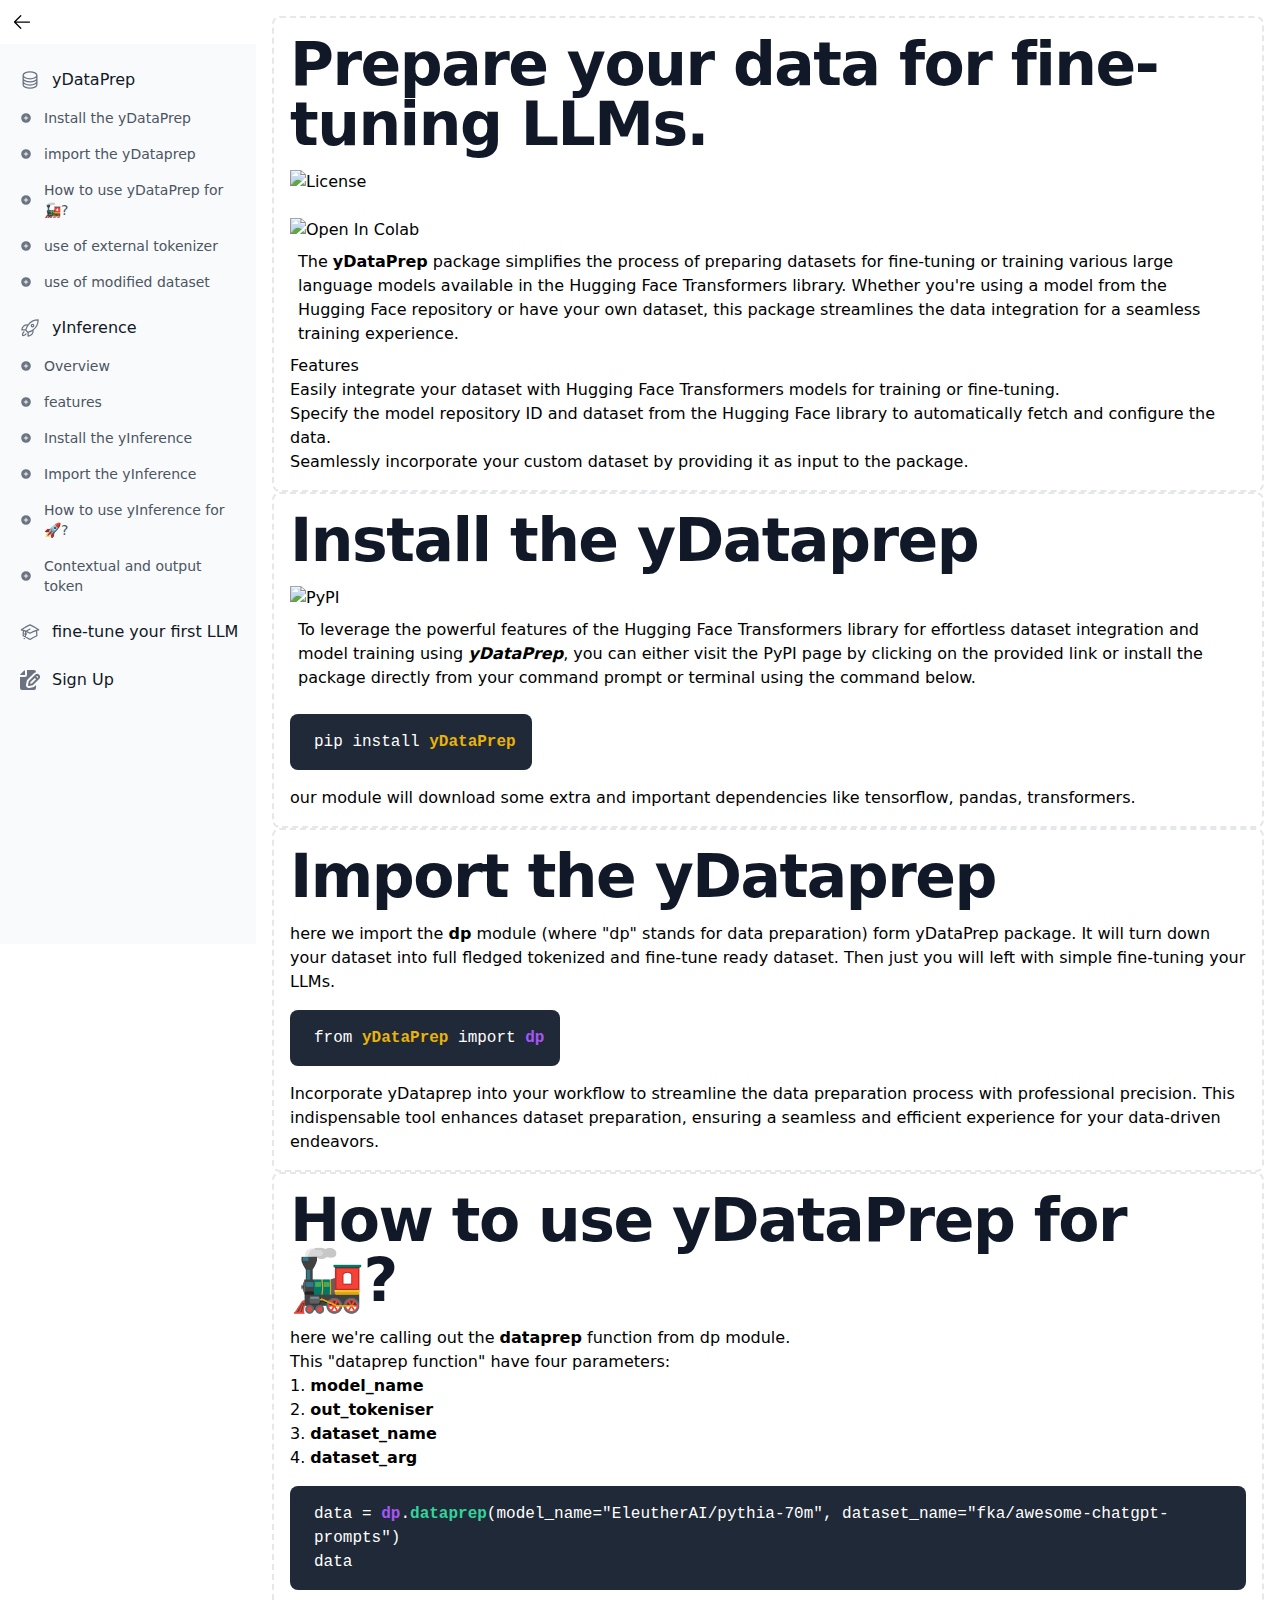
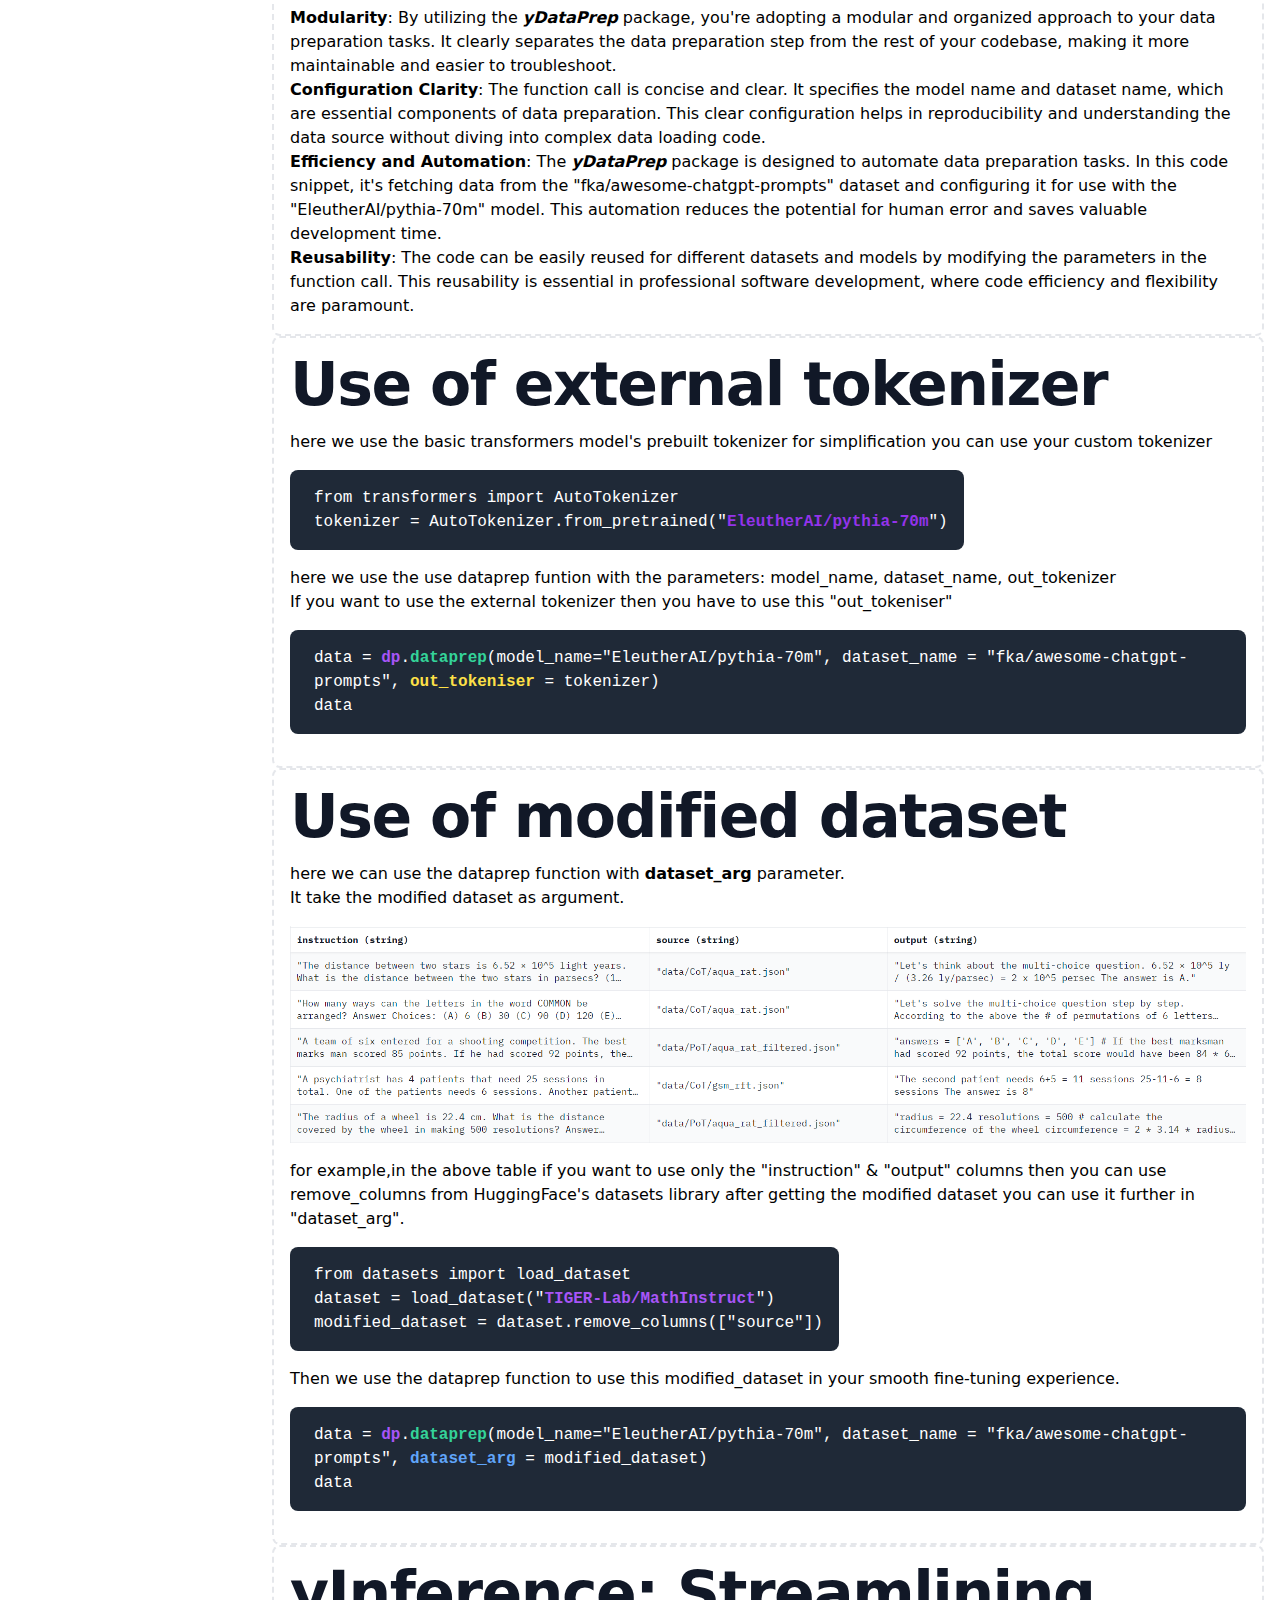
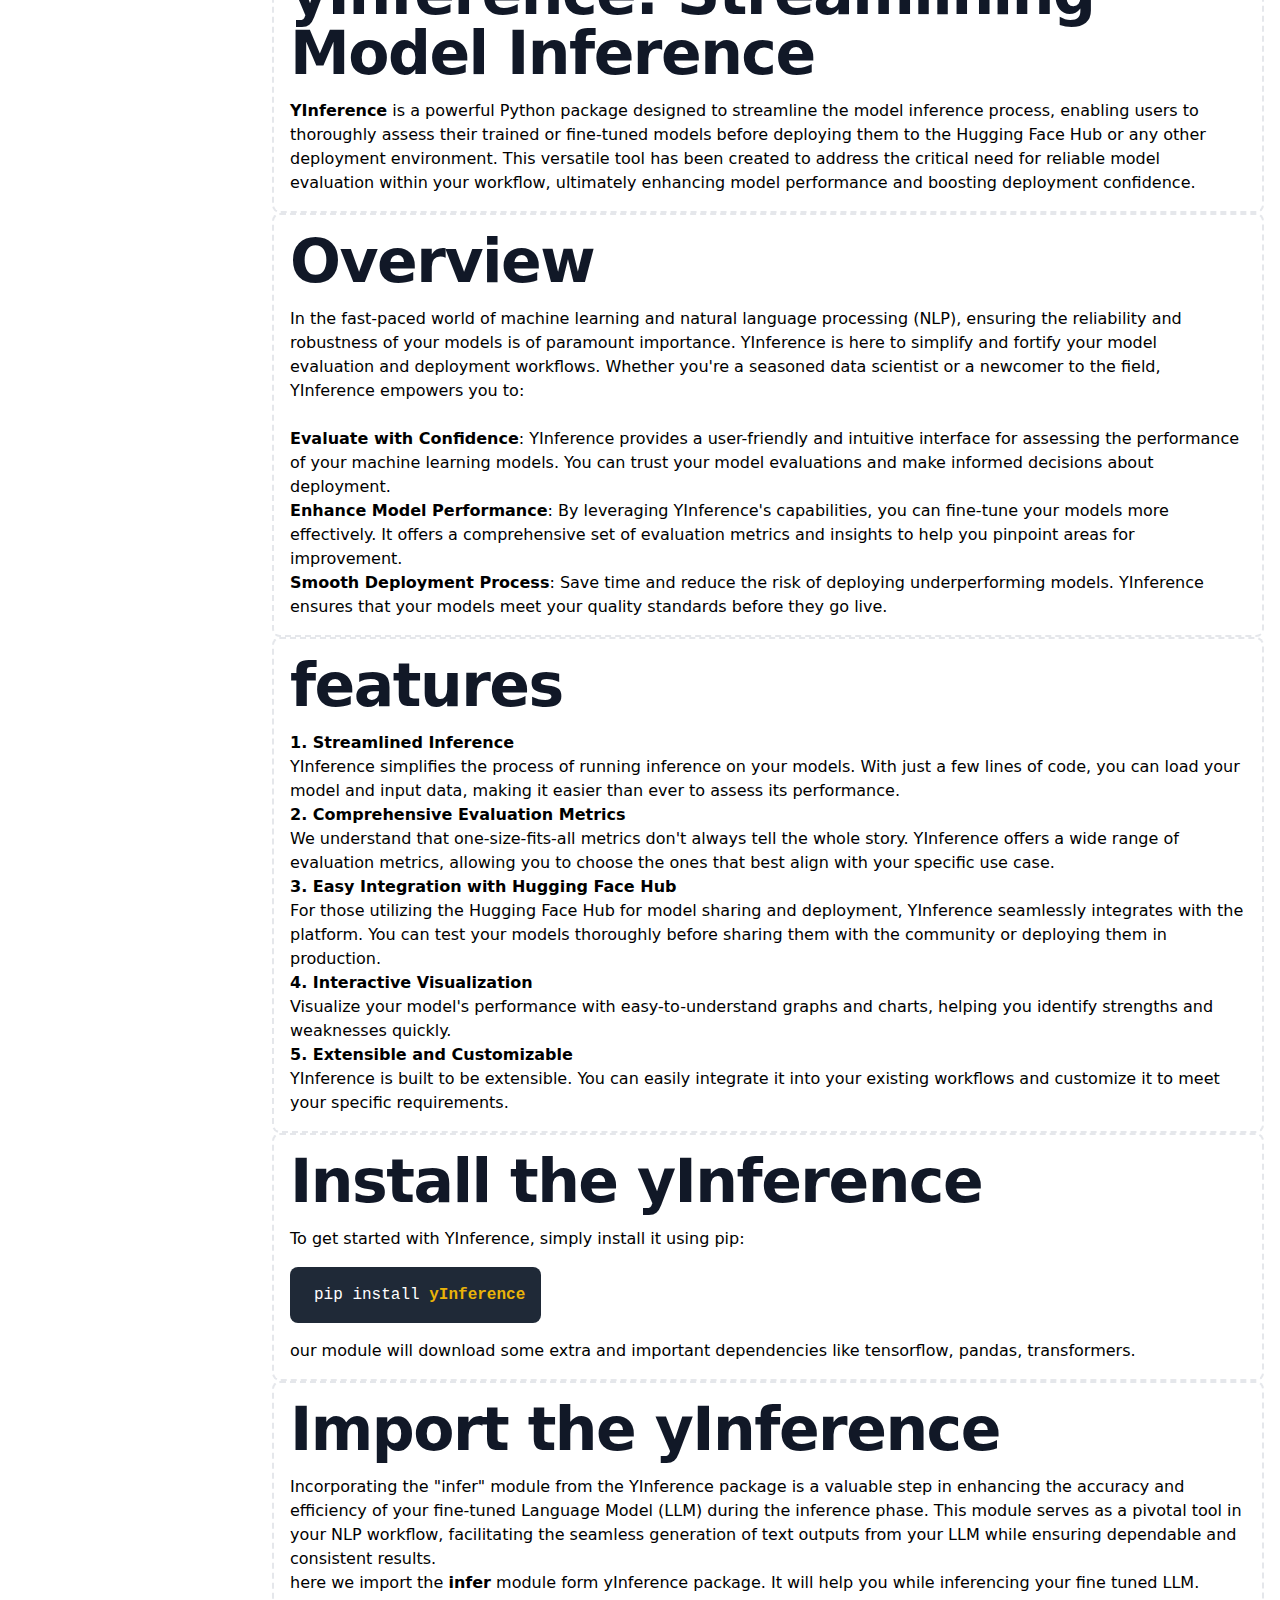
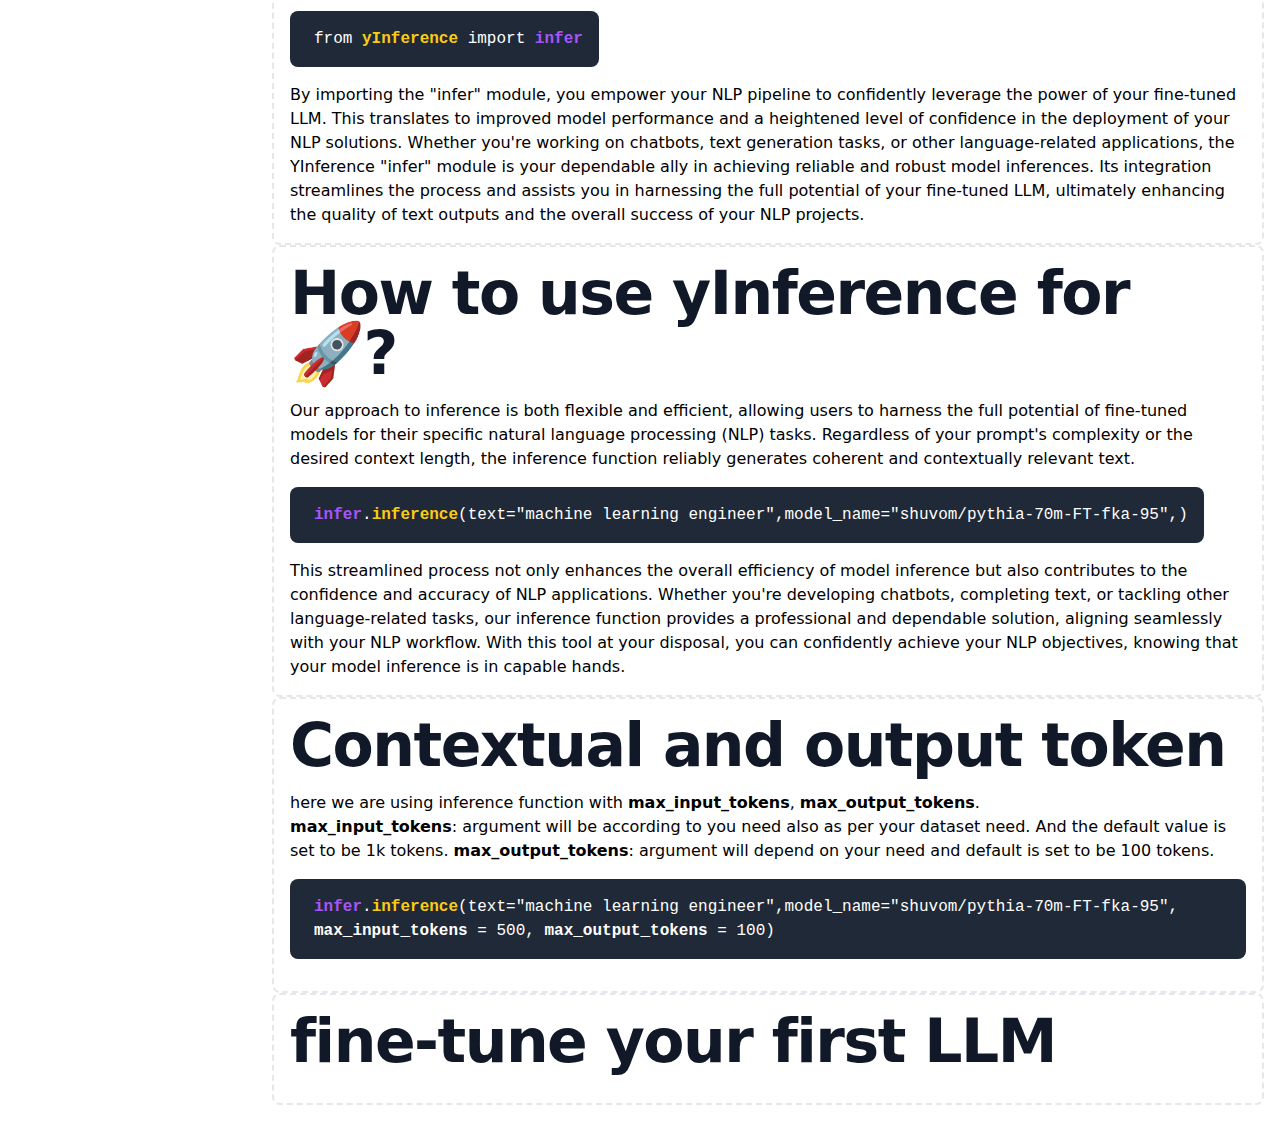
==== docs.html @ 2e7120e8 "deployment" ====
<!DOCTYPE html>
<html lang="en">
<head>
   <meta charset="UTF-8">
   <meta name="viewport" content="width=device-width, initial-scale=1.0">
   <link rel="stylesheet" href="/assets/css/output.css">
   <link rel="icon" type="image/x-icon" href="/assets/favicon.ico">
   
   <title>Document</title>
</head>
<body>

<aside id="default-sidebar" class="fixed top-0 left-0 z-40 w-64 h-screen transition-transform -translate-x-full sm:translate-x-0" aria-label="Sidebar">
   <nav>
      <ul>
         <li>
            <a href="index.html">
               <svg xmlns="http://www.w3.org/2000/svg" fill="none" viewBox="0 0 24 24" stroke-width="1.5" stroke="currentColor" class="w-5 h-5 m-3">
                  <path stroke-linecap="round" stroke-linejoin="round" d="M10.5 19.5L3 12m0 0l7.5-7.5M3 12h18" />
                </svg>                
            </a>            
         </li>
      </ul>
   </nav>
   <div class="h-full px-3 py-4 overflow-y-auto bg-gray-50 dark:bg-gray-800">
      <ul class="space-y-2 font-medium">
         <li>
            <a href="#yDataPrep" class="flex items-center p-2 text-gray-900 rounded-lg dark:text-white hover:bg-gray-100 dark:hover:bg-gray-700 group">
               <svg class="flex-shrink-0 w-5 h-5 text-gray-500 transition duration-75 dark:text-gray-400 group-hover:text-purple-600 dark:group-hover:text-white" xmlns="http://www.w3.org/2000/svg" fill="none" viewBox="0 0 24 24" stroke-width="1.5" stroke="currentColor" >
                  <path stroke-linecap="round" stroke-linejoin="round" d="M20.25 6.375c0 2.278-3.694 4.125-8.25 4.125S3.75 8.653 3.75 6.375m16.5 0c0-2.278-3.694-4.125-8.25-4.125S3.75 4.097 3.75 6.375m16.5 0v11.25c0 2.278-3.694 4.125-8.25 4.125s-8.25-1.847-8.25-4.125V6.375m16.5 0v3.75m-16.5-3.75v3.75m16.5 0v3.75C20.25 16.153 16.556 18 12 18s-8.25-1.847-8.25-4.125v-3.75m16.5 0c0 2.278-3.694 4.125-8.25 4.125s-8.25-1.847-8.25-4.125" />
               </svg>
               <span class="ml-3">yDataPrep</span>
            </a>
            <ul>
               <li>
                  <a href="#install-the-ydataprep" class="flex items-center p-2 text-gray-900 rounded-lg dark:text-white hover:bg-gray-100 dark:hover:bg-gray-700 group">
                     <svg class="flex-shrink-0 w-3 h-3 text-gray-500 transition duration-75 dark:text-gray-400 group-hover:text-purple-600 dark:group-hover:text-white" xmlns="http://www.w3.org/2000/svg" viewBox="0 0 20 20" fill="currentColor">
                        <path fill-rule="evenodd" d="M10 18a8 8 0 100-16 8 8 0 000 16zm.75-11.25a.75.75 0 00-1.5 0v2.5h-2.5a.75.75 0 000 1.5h2.5v2.5a.75.75 0 001.5 0v-2.5h2.5a.75.75 0 000-1.5h-2.5v-2.5z" clip-rule="evenodd" />
                      </svg>
                     <span class="ml-3 text-sm text-gray-600">Install the yDataPrep</span>
                  </a>
               </li>
               <li>
                  <a href="#import-the-yDataprep" class="flex items-center p-2 text-gray-900 rounded-lg dark:text-white hover:bg-gray-100 dark:hover:bg-gray-700 group">
                     <svg class="flex-shrink-0 w-3 h-3 text-gray-500 transition duration-75 dark:text-gray-400 group-hover:text-purple-600 dark:group-hover:text-white" xmlns="http://www.w3.org/2000/svg" viewBox="0 0 20 20" fill="currentColor" >
                        <path fill-rule="evenodd" d="M10 18a8 8 0 100-16 8 8 0 000 16zm.75-11.25a.75.75 0 00-1.5 0v2.5h-2.5a.75.75 0 000 1.5h2.5v2.5a.75.75 0 001.5 0v-2.5h2.5a.75.75 0 000-1.5h-2.5v-2.5z" clip-rule="evenodd" />
                      </svg>                      
                     <span class="ml-3 text-sm text-gray-600">import the yDataprep</span>
                  </a>
               </li>
               <li>
                  <a href="#How-to-yDataPrep" class="flex items-center p-2 text-gray-900 rounded-lg dark:text-white hover:bg-gray-100 dark:hover:bg-gray-700 group">
                     <svg class="flex-shrink-0 w-3 h-3 text-gray-500 transition duration-75 dark:text-gray-400 group-hover:text-purple-600 dark:group-hover:text-white" xmlns="http://www.w3.org/2000/svg" viewBox="0 0 20 20" fill="currentColor" >
                        <path fill-rule="evenodd" d="M10 18a8 8 0 100-16 8 8 0 000 16zm.75-11.25a.75.75 0 00-1.5 0v2.5h-2.5a.75.75 0 000 1.5h2.5v2.5a.75.75 0 001.5 0v-2.5h2.5a.75.75 0 000-1.5h-2.5v-2.5z" clip-rule="evenodd" />
                      </svg>                      
                     <span class="ml-3 text-sm text-gray-600">How to use yDataPrep for 🚂?</span>
                  </a>
               </li>
               <li>
                  <a href="#ext-tokenizer" class="flex items-center p-2 text-gray-900 rounded-lg dark:text-white hover:bg-gray-100 dark:hover:bg-gray-700 group">
                     <svg class="flex-shrink-0 w-3 h-3 text-gray-500 transition duration-75 dark:text-gray-400 group-hover:text-purple-600 dark:group-hover:text-white" xmlns="http://www.w3.org/2000/svg" viewBox="0 0 20 20" fill="currentColor" >
                        <path fill-rule="evenodd" d="M10 18a8 8 0 100-16 8 8 0 000 16zm.75-11.25a.75.75 0 00-1.5 0v2.5h-2.5a.75.75 0 000 1.5h2.5v2.5a.75.75 0 001.5 0v-2.5h2.5a.75.75 0 000-1.5h-2.5v-2.5z" clip-rule="evenodd" />
                      </svg>                      
                     <span class="ml-3 text-sm text-gray-600">use of external tokenizer</span>
                  </a>
               </li>
               <li>
                  <a href="#modified-dataset" class="flex items-center p-2 text-gray-900 rounded-lg dark:text-white hover:bg-gray-100 dark:hover:bg-gray-700 group">
                     <svg class="flex-shrink-0 w-3 h-3 text-gray-500 transition duration-75 dark:text-gray-400 group-hover:text-purple-600 dark:group-hover:text-white" xmlns="http://www.w3.org/2000/svg" viewBox="0 0 20 20" fill="currentColor" >
                        <path fill-rule="evenodd" d="M10 18a8 8 0 100-16 8 8 0 000 16zm.75-11.25a.75.75 0 00-1.5 0v2.5h-2.5a.75.75 0 000 1.5h2.5v2.5a.75.75 0 001.5 0v-2.5h2.5a.75.75 0 000-1.5h-2.5v-2.5z" clip-rule="evenodd" />
                      </svg>                      
                     <span class="ml-3 text-sm text-gray-600">use of modified dataset</span>
                  </a>
               </li>
             </ul>
         </li>

         <li>
            <a href="#yInference" class="flex items-center p-2 text-gray-900 rounded-lg dark:text-white hover:bg-gray-100 dark:hover:bg-gray-700 group">
               <svg class="flex-shrink-0 w-5 h-5 text-gray-500 transition duration-75 dark:text-gray-400 group-hover:text-purple-600 dark:group-hover:text-white" xmlns="http://www.w3.org/2000/svg" fill="none" viewBox="0 0 24 24" stroke-width="1.5" stroke="currentColor" >
                  <path stroke-linecap="round" stroke-linejoin="round" d="M15.59 14.37a6 6 0 01-5.84 7.38v-4.8m5.84-2.58a14.98 14.98 0 006.16-12.12A14.98 14.98 0 009.631 8.41m5.96 5.96a14.926 14.926 0 01-5.841 2.58m-.119-8.54a6 6 0 00-7.381 5.84h4.8m2.581-5.84a14.927 14.927 0 00-2.58 5.84m2.699 2.7c-.103.021-.207.041-.311.06a15.09 15.09 0 01-2.448-2.448 14.9 14.9 0 01.06-.312m-2.24 2.39a4.493 4.493 0 00-1.757 4.306 4.493 4.493 0 004.306-1.758M16.5 9a1.5 1.5 0 11-3 0 1.5 1.5 0 013 0z" />
                </svg>
               <span class="flex-1 ml-3 whitespace-nowrap">yInference</span>
            </a>
            <ul>
               <li>
                  <a href="#Overview" class="flex items-center p-2 text-gray-900 rounded-lg dark:text-white hover:bg-gray-100 dark:hover:bg-gray-700 group">
                     <svg class="flex-shrink-0 w-3 h-3 text-gray-500 transition duration-75 dark:text-gray-400 group-hover:text-purple-600 dark:group-hover:text-white" xmlns="http://www.w3.org/2000/svg" viewBox="0 0 20 20" fill="currentColor">
                        <path fill-rule="evenodd" d="M10 18a8 8 0 100-16 8 8 0 000 16zm.75-11.25a.75.75 0 00-1.5 0v2.5h-2.5a.75.75 0 000 1.5h2.5v2.5a.75.75 0 001.5 0v-2.5h2.5a.75.75 0 000-1.5h-2.5v-2.5z" clip-rule="evenodd" />
                      </svg>
                     <span class="ml-3 text-sm text-gray-600">Overview</span>
                  </a>
               </li>
               <li>
                  <a href="#features" class="flex items-center p-2 text-gray-900 rounded-lg dark:text-white hover:bg-gray-100 dark:hover:bg-gray-700 group">
                     <svg class="flex-shrink-0 w-3 h-3 text-gray-500 transition duration-75 dark:text-gray-400 group-hover:text-purple-600 dark:group-hover:text-white" xmlns="http://www.w3.org/2000/svg" viewBox="0 0 20 20" fill="currentColor" >
                        <path fill-rule="evenodd" d="M10 18a8 8 0 100-16 8 8 0 000 16zm.75-11.25a.75.75 0 00-1.5 0v2.5h-2.5a.75.75 0 000 1.5h2.5v2.5a.75.75 0 001.5 0v-2.5h2.5a.75.75 0 000-1.5h-2.5v-2.5z" clip-rule="evenodd" />
                      </svg>                      
                     <span class="ml-3 text-sm text-gray-600">features</span>
                  </a>
               </li>
               <li>
                  <a href="#Install-the-yInference" class="flex items-center p-2 text-gray-900 rounded-lg dark:text-white hover:bg-gray-100 dark:hover:bg-gray-700 group">
                     <svg class="flex-shrink-0 w-3 h-3 text-gray-500 transition duration-75 dark:text-gray-400 group-hover:text-purple-600 dark:group-hover:text-white" xmlns="http://www.w3.org/2000/svg" viewBox="0 0 20 20" fill="currentColor" >
                        <path fill-rule="evenodd" d="M10 18a8 8 0 100-16 8 8 0 000 16zm.75-11.25a.75.75 0 00-1.5 0v2.5h-2.5a.75.75 0 000 1.5h2.5v2.5a.75.75 0 001.5 0v-2.5h2.5a.75.75 0 000-1.5h-2.5v-2.5z" clip-rule="evenodd" />
                      </svg>                      
                     <span class="ml-3 text-sm text-gray-600">Install the yInference</span>
                  </a>
               </li>
               <li>
                  <a href="#Import-the-yInference" class="flex items-center p-2 text-gray-900 rounded-lg dark:text-white hover:bg-gray-100 dark:hover:bg-gray-700 group">
                     <svg class="flex-shrink-0 w-3 h-3 text-gray-500 transition duration-75 dark:text-gray-400 group-hover:text-purple-600 dark:group-hover:text-white" xmlns="http://www.w3.org/2000/svg" viewBox="0 0 20 20" fill="currentColor" >
                        <path fill-rule="evenodd" d="M10 18a8 8 0 100-16 8 8 0 000 16zm.75-11.25a.75.75 0 00-1.5 0v2.5h-2.5a.75.75 0 000 1.5h2.5v2.5a.75.75 0 001.5 0v-2.5h2.5a.75.75 0 000-1.5h-2.5v-2.5z" clip-rule="evenodd" />
                      </svg>                      
                     <span class="ml-3 text-sm text-gray-600">Import the yInference</span>
                  </a>
               </li>
               <li>
                  <a href="#How-to-yInference" class="flex items-center p-2 text-gray-900 rounded-lg dark:text-white hover:bg-gray-100 dark:hover:bg-gray-700 group">
                     <svg class="flex-shrink-0 w-3 h-3 text-gray-500 transition duration-75 dark:text-gray-400 group-hover:text-purple-600 dark:group-hover:text-white" xmlns="http://www.w3.org/2000/svg" viewBox="0 0 20 20" fill="currentColor" >
                        <path fill-rule="evenodd" d="M10 18a8 8 0 100-16 8 8 0 000 16zm.75-11.25a.75.75 0 00-1.5 0v2.5h-2.5a.75.75 0 000 1.5h2.5v2.5a.75.75 0 001.5 0v-2.5h2.5a.75.75 0 000-1.5h-2.5v-2.5z" clip-rule="evenodd" />
                      </svg>                      
                     <span class="ml-3 text-sm text-gray-600">How to use yInference for 🚀?</span>
                  </a>
               </li>
               <li>
                  <a href="#Contextual-and-output " class="flex items-center p-2 text-gray-900 rounded-lg dark:text-white hover:bg-gray-100 dark:hover:bg-gray-700 group">
                     <svg class="flex-shrink-0 w-3 h-3 text-gray-500 transition duration-75 dark:text-gray-400 group-hover:text-purple-600 dark:group-hover:text-white" xmlns="http://www.w3.org/2000/svg" viewBox="0 0 20 20" fill="currentColor" >
                        <path fill-rule="evenodd" d="M10 18a8 8 0 100-16 8 8 0 000 16zm.75-11.25a.75.75 0 00-1.5 0v2.5h-2.5a.75.75 0 000 1.5h2.5v2.5a.75.75 0 001.5 0v-2.5h2.5a.75.75 0 000-1.5h-2.5v-2.5z" clip-rule="evenodd" />
                      </svg>                      
                     <span class="ml-3 text-sm text-gray-600">Contextual and output token</span>
                  </a>
               </li>
             </ul>
         </li>
         
         <li>
            <a href="#ft-first" class="flex items-center p-2 text-gray-900 rounded-lg dark:text-white hover:bg-gray-100 dark:hover:bg-gray-700 group">
               <svg class="flex-shrink-0 w-5 h-5 text-gray-500 transition duration-75 dark:text-gray-400 group-hover:text-purple-600 dark:group-hover:text-white" xmlns="http://www.w3.org/2000/svg" fill="none" viewBox="0 0 24 24" stroke-width="1.5" stroke="currentColor" >
                  <path stroke-linecap="round" stroke-linejoin="round" d="M4.26 10.147a60.436 60.436 0 00-.491 6.347A48.627 48.627 0 0112 20.904a48.627 48.627 0 018.232-4.41 60.46 60.46 0 00-.491-6.347m-15.482 0a50.57 50.57 0 00-2.658-.813A59.905 59.905 0 0112 3.493a59.902 59.902 0 0110.399 5.84c-.896.248-1.783.52-2.658.814m-15.482 0A50.697 50.697 0 0112 13.489a50.702 50.702 0 017.74-3.342M6.75 15a.75.75 0 100-1.5.75.75 0 000 1.5zm0 0v-3.675A55.378 55.378 0 0112 8.443m-7.007 11.55A5.981 5.981 0 006.75 15.75v-1.5" />
                </svg>
                
               <span class="flex-1 ml-3 whitespace-nowrap">fine-tune your first LLM</span>
            </a>
         </li>
         <li>
            <a href="#" class="flex items-center p-2 text-gray-900 rounded-lg dark:text-white hover:bg-gray-100 dark:hover:bg-gray-700 group">
               <svg class="flex-shrink-0 w-5 h-5 text-gray-500 transition duration-75 dark:text-gray-400 group-hover:text-purple-600 dark:group-hover:text-white" aria-hidden="true" xmlns="http://www.w3.org/2000/svg" fill="currentColor" viewBox="0 0 20 20">
                  <path d="M5 5V.13a2.96 2.96 0 0 0-1.293.749L.879 3.707A2.96 2.96 0 0 0 .13 5H5Z"/>
                  <path d="M6.737 11.061a2.961 2.961 0 0 1 .81-1.515l6.117-6.116A4.839 4.839 0 0 1 16 2.141V2a1.97 1.97 0 0 0-1.933-2H7v5a2 2 0 0 1-2 2H0v11a1.969 1.969 0 0 0 1.933 2h12.134A1.97 1.97 0 0 0 16 18v-3.093l-1.546 1.546c-.413.413-.94.695-1.513.81l-3.4.679a2.947 2.947 0 0 1-1.85-.227 2.96 2.96 0 0 1-1.635-3.257l.681-3.397Z"/>
                  <path d="M8.961 16a.93.93 0 0 0 .189-.019l3.4-.679a.961.961 0 0 0 .49-.263l6.118-6.117a2.884 2.884 0 0 0-4.079-4.078l-6.117 6.117a.96.96 0 0 0-.263.491l-.679 3.4A.961.961 0 0 0 8.961 16Zm7.477-9.8a.958.958 0 0 1 .68-.281.961.961 0 0 1 .682 1.644l-.315.315-1.36-1.36.313-.318Zm-5.911 5.911 4.236-4.236 1.359 1.359-4.236 4.237-1.7.339.341-1.699Z"/>
               </svg>
               <span class="flex-1 ml-3 whitespace-nowrap">Sign Up</span>
            </a>
         </li>

      </ul>
   </div>
</aside>

<div class="p-4 sm:ml-64">
   <div id="yDataPrep" class="p-4 border-2 border-gray-200 border-dashed rounded-lg dark:border-gray-700">
      <h1 class="mb-4 text-4xl font-extrabold leading-none tracking-tight text-gray-900 md:text-5xl lg:text-6xl dark:text-white">Prepare your data for fine-tuning LLMs.</h1>
      <p>
         <a href="https://opensource.org/licenses/MIT"><img src="https://img.shields.io/badge/license-MIT-blue.svg" alt="License"></a>

         <br><a href="https://colab.research.google.com/drive/1oS9G_X3-vfVvvZoieBXmuygAAl7dyAjY?usp=sharing"><img src="https://colab.research.google.com/assets/colab-badge.svg" alt="Open In Colab"></a>
      </p>
      <p class="p-2">The <strong>yDataPrep</strong> package simplifies the process of preparing datasets for fine-tuning or training various large language models available in the Hugging Face Transformers library. Whether you&#39;re using a model from the Hugging Face repository or have your own dataset, this package streamlines the data integration for a seamless training experience.
      </p>
      <h2 >Features</h2>
      <ul>
         <li>Easily integrate your dataset with Hugging Face Transformers models for training or fine-tuning.</li>
         <li>Specify the model repository ID and dataset from the Hugging Face library to automatically fetch and configure the data.</li>
         <li>Seamlessly incorporate your custom dataset by providing it as input to the package.</li>
      </ul>   
   </div>

   

   <div id="install-the-ydataprep" class="p-4 border-2 border-gray-200 border-dashed rounded-lg dark:border-gray-700">

      <h1 class="mb-4 text-4xl font-extrabold leading-none tracking-tight text-gray-900 md:text-5xl lg:text-6xl dark:text-white" ><strong>Install the yDataprep</strong></h1>
      <p><a href="https://pypi.org/project/yDataPrep/"><img src="https://img.shields.io/pypi/v/package-name.svg"
               alt="PyPI"></a></p>

      <p class="p-2">To leverage the powerful features of the Hugging Face Transformers library for effortless dataset integration and
         model training using <em><strong>yDataPrep</strong></em>, you can either visit the PyPI page by clicking on the
         provided link or install the package directly from your command prompt or terminal using the command below.</p>
         <code
         class="text-sm mt-4 mb-4 sm:text-base inline-flex text-left items-center space-x-4 bg-gray-800 text-white rounded-lg p-4 pl-6">
         <span class="flex gap-4">
             <span class="flex-1">
                 <span>
                     pip install
                 </span>
     
                 <span class="text-yellow-500">
                     <strong>yDataPrep</strong>
                 </span>
             </span>
         </span>
     
         
     </code>
      <p>our module will download some extra and important dependencies like tensorflow, pandas, transformers.</p>
   </div>

   <div id="import-the-yDataprep" class="p-4 border-2 border-gray-200 border-dashed rounded-lg dark:border-gray-700">
      <h1 class="mb-4 text-4xl font-extrabold leading-none tracking-tight text-gray-900 md:text-5xl lg:text-6xl dark:text-white" ><strong>Import the yDataprep</strong></h1>
      <p>here we import the <strong>dp</strong> module (where "dp" stands for data preparation) form yDataPrep package. It will turn down your dataset into full fledged tokenized and fine-tune ready dataset. Then just you will left with simple fine-tuning your LLMs.</p>
      <code
    class="text-sm mt-4 mb-4 sm:text-base inline-flex text-left items-center space-x-4 bg-gray-800 text-white rounded-lg p-4 pl-6">
    <span class="flex gap-4">
        <span class="flex-1">
            <span>
                from <strong class="text-yellow-500">yDataPrep</strong> import
            </span>

            <span class="text-purple-500">
                <strong>dp</strong>
            </span>
        </span>
    </span>

    
</code>
         <p>Incorporate yDataprep into your workflow to streamline the data preparation process with professional precision. This indispensable tool enhances dataset preparation, ensuring a seamless and efficient experience for your data-driven endeavors.</p>
   </div>

   <div id="How-to-yDataPrep" class="p-4 border-2 border-gray-200 border-dashed rounded-lg dark:border-gray-700">
      <h1 class="mb-4 text-4xl font-extrabold leading-none tracking-tight text-gray-900 md:text-5xl lg:text-6xl dark:text-white" id="how-to-use-ydataprep-for-🚂"><strong>How to use yDataPrep for 🚂?</strong></h1>
      <p>here we're calling out the <strong>dataprep</strong> function from dp module.</p>
      <p>This "dataprep function" have four parameters:</p>
      <ul >
         <li>1. <strong>model_name</strong></li>
         <li>2. <strong>out_tokeniser</strong></li>
         <li>3. <strong>dataset_name</strong></li>
         <li>4. <strong>dataset_arg</strong></li>
      </ul>
<code
    class="text-sm mt-4 mb-4 sm:text-base inline-flex text-left items-center space-x-4 bg-gray-800 text-white rounded-lg p-4 pl-6">
    <span class="flex gap-4">
        <span class="flex-1">
            <span>

               data = <strong class="text-purple-500" >dp</strong>.<strong class="text-emerald-400">dataprep</strong>(model_name="EleutherAI/pythia-70m",
               <span class="pl-20 sm:pl-0">
                  dataset_name="fka/awesome-chatgpt-prompts")
               </span>
               <br>data

            </span>
        </span>
    </span>
</code>
      <ol>
      <li><p><strong>Modularity</strong>: By utilizing the <em><strong>yDataPrep</strong></em> package, you&#39;re adopting a modular and organized approach to your data preparation tasks. It clearly separates the data preparation step from the rest of your codebase, making it more maintainable and easier to troubleshoot.</p>
      </li>
      <li><p><strong>Configuration Clarity</strong>: The function call is concise and clear. It specifies the model name and dataset name, which are essential components of data preparation. This clear configuration helps in reproducibility and understanding the data source without diving into complex data loading code.</p>
      </li>
      <li><p><strong>Efficiency and Automation</strong>: The <em><strong>yDataPrep</strong></em> package is designed to automate data preparation tasks. In this code snippet, it&#39;s fetching data from the &quot;fka/awesome-chatgpt-prompts&quot; dataset and configuring it for use with the &quot;EleutherAI/pythia-70m&quot; model. This automation reduces the potential for human error and saves valuable development time.</p>
      </li>
      <li><p><strong>Reusability</strong>: The code can be easily reused for different datasets and models by modifying the parameters in the function call. This reusability is essential in professional software development, where code efficiency and flexibility are paramount.</p>
      </li>
      </ol>

   </div>
   <div id="ext-tokenizer" class="p-4 border-2 border-gray-200 border-dashed rounded-lg dark:border-gray-700">
      <h1 class="mb-4 text-4xl font-extrabold leading-none tracking-tight text-gray-900 md:text-5xl lg:text-6xl dark:text-white" ><strong>Use of external tokenizer</strong></h1>
      <p>here we use the basic transformers model's prebuilt tokenizer for simplification you can use your custom tokenizer</p>
      <code
    class="text-sm mt-4 mb-4 sm:text-base inline-flex text-left items-center space-x-4 bg-gray-800 text-white rounded-lg p-4 pl-6">
    <span class="flex gap-4">
        <span class="flex-1">
            <span>
               from transformers import AutoTokenizer
               <br>tokenizer = AutoTokenizer.from_pretrained(&quot;<strong class="text-purple-600">EleutherAI/pythia-70m</strong>&quot;)
            </span>
        </span>
    </span>
</code>
      <p>here we use the use dataprep funtion with the parameters: model_name, dataset_name, out_tokenizer</p>
      <p>If you want to use the external tokenizer then you have to use this "out_tokeniser"</p>
      <code
    class="text-sm mt-4 mb-4 sm:text-base inline-flex text-left items-center space-x-4 bg-gray-800 text-white rounded-lg p-4 pl-6">
    <span class="flex gap-4">
        <span class="flex-1">
            <span>
                data = <strong class="text-purple-500" >dp</strong>.<strong class="text-emerald-400">dataprep</strong>(model_name="EleutherAI/pythia-70m",
               <span class="pl-20 sm:pl-0">
                  dataset_name = "fka/awesome-chatgpt-prompts",
               </span>
               <span class="pl-20 sm:pl-0">
                  <strong class="text-yellow-300">out_tokeniser</strong> = tokenizer)
               </span>
               <br>data
            </span>
        </span>
    </span>
</code>
   </div>
   <div id="modified-dataset" class="p-4 border-2 border-gray-200 border-dashed rounded-lg dark:border-gray-700">
      <h1 class="mb-4 text-4xl font-extrabold leading-none tracking-tight text-gray-900 md:text-5xl lg:text-6xl dark:text-white" ><strong>Use of modified dataset </strong></h1>
      <p>here we can use the dataprep function with <strong>dataset_arg</strong> parameter.</p>
      <p>It take the modified dataset as argument.</p>
      <img class="mt-4 mb-4" src="/assets/Screenshot 2023-09-19 091521.png" alt="">
      <p>for example,in the above table if you want to use only the "instruction" & "output" columns then you can use remove_columns from HuggingFace's datasets library after getting the modified dataset you can use it further in "dataset_arg".  </p>
      <code
    class="text-sm mt-4 mb-4 sm:text-base inline-flex text-left items-center space-x-4 bg-gray-800 text-white rounded-lg p-4 pl-6">
    <span class="flex gap-4">
        <span class="flex-1">
            <span>
                from datasets import load_dataset
                <br>dataset = load_dataset("<strong class="text-purple-500">TIGER-Lab/MathInstruct</strong>")
                <br>modified_dataset = dataset.remove_columns(["source"])
            </span>
        </span>
    </span>
</code>
      <p>Then we use the dataprep function to use this modified_dataset in your smooth fine-tuning experience.</p>
      
      <code
    class="text-sm mt-4 mb-4 sm:text-base inline-flex text-left items-center space-x-4 bg-gray-800 text-white rounded-lg p-4 pl-6">
    <span class="flex gap-4">
        <span class="flex-1">
            <span>
                data = <strong class="text-purple-500" >dp</strong>.<strong class="text-emerald-400">dataprep</strong>(model_name="EleutherAI/pythia-70m",
               <span class="pl-20 sm:pl-0">
                  dataset_name = "fka/awesome-chatgpt-prompts",
               </span>
               <span class="pl-20 sm:pl-0">
                  <strong class="text-blue-400">dataset_arg</strong> = modified_dataset)
               </span>
               <br>data
            </span>
        </span>
    </span>
</code>
   </div>

   <div id="yInference" class="p-4 border-2 border-gray-200 border-dashed rounded-lg dark:border-gray-700">
      <h1 class="mb-4 text-4xl font-extrabold leading-none tracking-tight text-gray-900 md:text-5xl lg:text-6xl dark:text-white" ><strong>yInference: Streamlining Model Inference </strong></h1>
      <p><strong>YInference</strong> is a powerful Python package designed to streamline the model inference process, enabling users to thoroughly assess their trained or fine-tuned models before deploying them to the Hugging Face Hub or any other deployment environment. This versatile tool has been created to address the critical need for reliable model evaluation within your workflow, ultimately enhancing model performance and boosting deployment confidence.</p>
   </div>

   <div id="Overview" class="p-4 border-2 border-gray-200 border-dashed rounded-lg dark:border-gray-700">
      <h2 class="mb-4 text-4xl font-extrabold leading-none tracking-tight text-gray-900 md:text-5xl lg:text-6xl dark:text-white" ><strong>Overview</strong></h2>
      <p>In the fast-paced world of machine learning and natural language processing (NLP), ensuring the reliability and robustness of your models is of paramount importance. YInference is here to simplify and fortify your model evaluation and deployment workflows. Whether you&#39;re a seasoned data scientist or a newcomer to the field, YInference empowers you to:</p>
      <br><ul>
      <li><p><strong>Evaluate with Confidence</strong>: YInference provides a user-friendly and intuitive interface for assessing the performance of your machine learning models. You can trust your model evaluations and make informed decisions about deployment.</p>
      </li>
      <li><p><strong>Enhance Model Performance</strong>: By leveraging YInference&#39;s capabilities, you can fine-tune your models more effectively. It offers a comprehensive set of evaluation metrics and insights to help you pinpoint areas for improvement.</p>
      </li>
      <li><p><strong>Smooth Deployment Process</strong>: Save time and reduce the risk of deploying underperforming models. YInference ensures that your models meet your quality standards before they go live.</p>
      </li>
      </ul>
   </div>

   <div id="features" class="p-4 border-2 border-gray-200 border-dashed rounded-lg dark:border-gray-700">
      <h1 class="mb-4 text-4xl font-extrabold leading-none tracking-tight text-gray-900 md:text-5xl lg:text-6xl dark:text-white" ><strong>features</strong></h1>
      
      <h3><strong>1. Streamlined Inference</strong></h3>
      <p>YInference simplifies the process of running inference on your models. With just a few lines of code, you can load your model and input data, making it easier than ever to assess its performance.</p>
      <h3><strong>2. Comprehensive Evaluation Metrics</strong></h3>
      <p>We understand that one-size-fits-all metrics don&#39;t always tell the whole story. YInference offers a wide range of evaluation metrics, allowing you to choose the ones that best align with your specific use case.</p>
      <h3><strong>3. Easy Integration with Hugging Face Hub</strong></h3>
      <p>For those utilizing the Hugging Face Hub for model sharing and deployment, YInference seamlessly integrates with the platform. You can test your models thoroughly before sharing them with the community or deploying them in production.</p>
      <h3><strong>4. Interactive Visualization</strong></h3>
      <p>Visualize your model&#39;s performance with easy-to-understand graphs and charts, helping you identify strengths and weaknesses quickly.</p>
      <h3><strong>5. Extensible and Customizable</strong></h3>
      <p>YInference is built to be extensible. You can easily integrate it into your existing workflows and customize it to meet your specific requirements.</p>
      
      
      
   </div>
   <div id="Install-the-yInference" class="p-4 border-2 border-gray-200 border-dashed rounded-lg dark:border-gray-700">
      <h1 class="mb-4 text-4xl font-extrabold leading-none tracking-tight text-gray-900 md:text-5xl lg:text-6xl dark:text-white" ><strong>Install the yInference </strong></h1>
      <p>To get started with YInference, simply install it using pip:</p>
      <code
         class="text-sm mt-4 mb-4 sm:text-base inline-flex text-left items-center space-x-4 bg-gray-800 text-white rounded-lg p-4 pl-6">
         <span class="flex gap-4">
             <span class="flex-1">
                 <span>
                     pip install
                 </span>
     
                 <span class="text-yellow-500">
                     <strong>yInference</strong>
                 </span>
             </span>
         </span>
     
         
     </code>
     <p>our module will download some extra and important dependencies like tensorflow, pandas, transformers.</p>
   </div>

   <div id="Import-the-yInference" class="p-4 border-2 border-gray-200 border-dashed rounded-lg dark:border-gray-700">
      <h1 class="mb-4 text-4xl font-extrabold leading-none tracking-tight text-gray-900 md:text-5xl lg:text-6xl dark:text-white" ><strong>Import the yInference </strong></h1>
      <p>Incorporating the "infer" module from the YInference package is a valuable step in enhancing the accuracy and efficiency of your fine-tuned Language Model (LLM) during the inference phase. This module serves as a pivotal tool in your NLP workflow, facilitating the seamless generation of text outputs from your LLM while ensuring dependable and consistent results.</p>
      <p>here we import the <strong>infer</strong> module form yInference package. It will help you while inferencing your fine tuned LLM.</p>
      <code
         class="text-sm mt-4 mb-4 sm:text-base inline-flex text-left items-center space-x-4 bg-gray-800 text-white rounded-lg p-4 pl-6">
         <span class="flex gap-4">
             <span class="flex-1">
                 <span>
                  from <strong class="text-yellow-400">yInference</strong> import <strong class="text-purple-500">infer</strong>
                 </span>
             </span>
         </span>
     
         
     </code>
     <p>By importing the "infer" module, you empower your NLP pipeline to confidently leverage the power of your fine-tuned LLM. This translates to improved model performance and a heightened level of confidence in the deployment of your NLP solutions. Whether you're working on chatbots, text generation tasks, or other language-related applications, the YInference "infer" module is your dependable ally in achieving reliable and robust model inferences. Its integration streamlines the process and assists you in harnessing the full potential of your fine-tuned LLM, ultimately enhancing the quality of text outputs and the overall success of your NLP projects.</p>
   </div>

   <div id="How-to-yInference" class="p-4 border-2 border-gray-200 border-dashed rounded-lg dark:border-gray-700">
      <h1 class="mb-4 text-4xl font-extrabold leading-none tracking-tight text-gray-900 md:text-5xl lg:text-6xl dark:text-white" ><strong></strong>How to use yInference for 🚀?</h1>
      <p>Our approach to inference is both flexible and efficient, allowing users to harness the full potential of fine-tuned models for their specific natural language processing (NLP) tasks. Regardless of your prompt's complexity or the desired context length, the inference function reliably generates coherent and contextually relevant text.</p>
      <code
         class="text-sm mt-4 mb-4 sm:text-base inline-flex text-left items-center space-x-4 bg-gray-800 text-white rounded-lg p-4 pl-6">
         <span class="flex gap-4">
             <span class="flex-1">
                 <span>
                 <strong class="text-purple-500"> infer</strong>.<strong class="text-yellow-400">inference</strong>(text="machine learning engineer",model_name="shuvom/pythia-70m-FT-fka-95",)                
                </span>
             </span>
         </span>
      </code>
      <p>This streamlined process not only enhances the overall efficiency of model inference but also contributes to the confidence and accuracy of NLP applications. Whether you're developing chatbots, completing text, or tackling other language-related tasks, our inference function provides a professional and dependable solution, aligning seamlessly with your NLP workflow. With this tool at your disposal, you can confidently achieve your NLP objectives, knowing that your model inference is in capable hands.</p>
   </div>

   

   <div id="Contextual-and-output" class="p-4 border-2 border-gray-200 border-dashed rounded-lg dark:border-gray-700">
      <h1 class="mb-4 text-4xl font-extrabold leading-none tracking-tight text-gray-900 md:text-5xl lg:text-6xl dark:text-white" ><strong>Contextual and output token</strong></h1>
      <p>here we are using inference function with <strong class="font-bold">max_input_tokens</strong>, <strong class="font-bold">max_output_tokens</strong>.</p>
      <p><strong class="font-bold">max_input_tokens</strong>: argument will be according to you need also as per your dataset need. And the default value is set to be 1k tokens. 
          <strong class="font-bold">max_output_tokens</strong>: argument will depend on your need and default is set to be 100 tokens.</p>
      <code
         class="text-sm mt-4 mb-4 sm:text-base inline-flex text-left items-center space-x-4 bg-gray-800 text-white rounded-lg p-4 pl-6">
         <span class="flex gap-4">
             <span class="flex-1">
                 <span>
                 <strong class="text-purple-500"> infer</strong>.<strong class="text-yellow-400">inference</strong>(text="machine learning engineer",model_name="shuvom/pythia-70m-FT-fka-95", <strong class="font-bold">max_input_tokens</strong> = 500, <strong class="font-bold">max_output_tokens</strong> = 100)                
                </span>
             </span>
         </span>
      </code>
   </div>
   <div id="ft-first" class="p-4 border-2 border-gray-200 border-dashed rounded-lg dark:border-gray-700">
      <h1 class="mb-4 text-4xl font-extrabold leading-none tracking-tight text-gray-900 md:text-5xl lg:text-6xl dark:text-white" ><strong>fine-tune your first LLM</strong></h1>
      <script src="https://gist.github.com/Suv00m/52ef7f372f5f99f59435d2d24a2f19f2.js"></script>
   </div>
   
</div>

</body>
</html>
---- assets/css/output.css ----
/*
! tailwindcss v3.3.3 | MIT License | https://tailwindcss.com
*//*
1. Prevent padding and border from affecting element width. (https://github.com/mozdevs/cssremedy/issues/4)
2. Allow adding a border to an element by just adding a border-width. (https://github.com/tailwindcss/tailwindcss/pull/116)
*/

*,
::before,
::after {
  box-sizing: border-box; /* 1 */
  border-width: 0; /* 2 */
  border-style: solid; /* 2 */
  border-color: #e5e7eb; /* 2 */
}

::before,
::after {
  --tw-content: '';
}

/*
1. Use a consistent sensible line-height in all browsers.
2. Prevent adjustments of font size after orientation changes in iOS.
3. Use a more readable tab size.
4. Use the user's configured `sans` font-family by default.
5. Use the user's configured `sans` font-feature-settings by default.
6. Use the user's configured `sans` font-variation-settings by default.
*/

html {
  line-height: 1.5; /* 1 */
  -webkit-text-size-adjust: 100%; /* 2 */
  -moz-tab-size: 4; /* 3 */
  -o-tab-size: 4;
     tab-size: 4; /* 3 */
  font-family: ui-sans-serif, system-ui, -apple-system, BlinkMacSystemFont, "Segoe UI", Roboto, "Helvetica Neue", Arial, "Noto Sans", sans-serif, "Apple Color Emoji", "Segoe UI Emoji", "Segoe UI Symbol", "Noto Color Emoji"; /* 4 */
  font-feature-settings: normal; /* 5 */
  font-variation-settings: normal; /* 6 */
}

/*
1. Remove the margin in all browsers.
2. Inherit line-height from `html` so users can set them as a class directly on the `html` element.
*/

body {
  margin: 0; /* 1 */
  line-height: inherit; /* 2 */
}

/*
1. Add the correct height in Firefox.
2. Correct the inheritance of border color in Firefox. (https://bugzilla.mozilla.org/show_bug.cgi?id=190655)
3. Ensure horizontal rules are visible by default.
*/

hr {
  height: 0; /* 1 */
  color: inherit; /* 2 */
  border-top-width: 1px; /* 3 */
}

/*
Add the correct text decoration in Chrome, Edge, and Safari.
*/

abbr:where([title]) {
  -webkit-text-decoration: underline dotted;
          text-decoration: underline dotted;
}

/*
Remove the default font size and weight for headings.
*/

h1,
h2,
h3,
h4,
h5,
h6 {
  font-size: inherit;
  font-weight: inherit;
}

/*
Reset links to optimize for opt-in styling instead of opt-out.
*/

a {
  color: inherit;
  text-decoration: inherit;
}

/*
Add the correct font weight in Edge and Safari.
*/

b,
strong {
  font-weight: bolder;
}

/*
1. Use the user's configured `mono` font family by default.
2. Correct the odd `em` font sizing in all browsers.
*/

code,
kbd,
samp,
pre {
  font-family: ui-monospace, SFMono-Regular, Menlo, Monaco, Consolas, "Liberation Mono", "Courier New", monospace; /* 1 */
  font-size: 1em; /* 2 */
}

/*
Add the correct font size in all browsers.
*/

small {
  font-size: 80%;
}

/*
Prevent `sub` and `sup` elements from affecting the line height in all browsers.
*/

sub,
sup {
  font-size: 75%;
  line-height: 0;
  position: relative;
  vertical-align: baseline;
}

sub {
  bottom: -0.25em;
}

sup {
  top: -0.5em;
}

/*
1. Remove text indentation from table contents in Chrome and Safari. (https://bugs.chromium.org/p/chromium/issues/detail?id=999088, https://bugs.webkit.org/show_bug.cgi?id=201297)
2. Correct table border color inheritance in all Chrome and Safari. (https://bugs.chromium.org/p/chromium/issues/detail?id=935729, https://bugs.webkit.org/show_bug.cgi?id=195016)
3. Remove gaps between table borders by default.
*/

table {
  text-indent: 0; /* 1 */
  border-color: inherit; /* 2 */
  border-collapse: collapse; /* 3 */
}

/*
1. Change the font styles in all browsers.
2. Remove the margin in Firefox and Safari.
3. Remove default padding in all browsers.
*/

button,
input,
optgroup,
select,
textarea {
  font-family: inherit; /* 1 */
  font-feature-settings: inherit; /* 1 */
  font-variation-settings: inherit; /* 1 */
  font-size: 100%; /* 1 */
  font-weight: inherit; /* 1 */
  line-height: inherit; /* 1 */
  color: inherit; /* 1 */
  margin: 0; /* 2 */
  padding: 0; /* 3 */
}

/*
Remove the inheritance of text transform in Edge and Firefox.
*/

button,
select {
  text-transform: none;
}

/*
1. Correct the inability to style clickable types in iOS and Safari.
2. Remove default button styles.
*/

button,
[type='button'],
[type='reset'],
[type='submit'] {
  -webkit-appearance: button; /* 1 */
  background-color: transparent; /* 2 */
  background-image: none; /* 2 */
}

/*
Use the modern Firefox focus style for all focusable elements.
*/

:-moz-focusring {
  outline: auto;
}

/*
Remove the additional `:invalid` styles in Firefox. (https://github.com/mozilla/gecko-dev/blob/2f9eacd9d3d995c937b4251a5557d95d494c9be1/layout/style/res/forms.css#L728-L737)
*/

:-moz-ui-invalid {
  box-shadow: none;
}

/*
Add the correct vertical alignment in Chrome and Firefox.
*/

progress {
  vertical-align: baseline;
}

/*
Correct the cursor style of increment and decrement buttons in Safari.
*/

::-webkit-inner-spin-button,
::-webkit-outer-spin-button {
  height: auto;
}

/*
1. Correct the odd appearance in Chrome and Safari.
2. Correct the outline style in Safari.
*/

[type='search'] {
  -webkit-appearance: textfield; /* 1 */
  outline-offset: -2px; /* 2 */
}

/*
Remove the inner padding in Chrome and Safari on macOS.
*/

::-webkit-search-decoration {
  -webkit-appearance: none;
}

/*
1. Correct the inability to style clickable types in iOS and Safari.
2. Change font properties to `inherit` in Safari.
*/

::-webkit-file-upload-button {
  -webkit-appearance: button; /* 1 */
  font: inherit; /* 2 */
}

/*
Add the correct display in Chrome and Safari.
*/

summary {
  display: list-item;
}

/*
Removes the default spacing and border for appropriate elements.
*/

blockquote,
dl,
dd,
h1,
h2,
h3,
h4,
h5,
h6,
hr,
figure,
p,
pre {
  margin: 0;
}

fieldset {
  margin: 0;
  padding: 0;
}

legend {
  padding: 0;
}

ol,
ul,
menu {
  list-style: none;
  margin: 0;
  padding: 0;
}

/*
Reset default styling for dialogs.
*/
dialog {
  padding: 0;
}

/*
Prevent resizing textareas horizontally by default.
*/

textarea {
  resize: vertical;
}

/*
1. Reset the default placeholder opacity in Firefox. (https://github.com/tailwindlabs/tailwindcss/issues/3300)
2. Set the default placeholder color to the user's configured gray 400 color.
*/

input::-moz-placeholder, textarea::-moz-placeholder {
  opacity: 1; /* 1 */
  color: #9ca3af; /* 2 */
}

input::placeholder,
textarea::placeholder {
  opacity: 1; /* 1 */
  color: #9ca3af; /* 2 */
}

/*
Set the default cursor for buttons.
*/

button,
[role="button"] {
  cursor: pointer;
}

/*
Make sure disabled buttons don't get the pointer cursor.
*/
:disabled {
  cursor: default;
}

/*
1. Make replaced elements `display: block` by default. (https://github.com/mozdevs/cssremedy/issues/14)
2. Add `vertical-align: middle` to align replaced elements more sensibly by default. (https://github.com/jensimmons/cssremedy/issues/14#issuecomment-634934210)
   This can trigger a poorly considered lint error in some tools but is included by design.
*/

img,
svg,
video,
canvas,
audio,
iframe,
embed,
object {
  display: block; /* 1 */
  vertical-align: middle; /* 2 */
}

/*
Constrain images and videos to the parent width and preserve their intrinsic aspect ratio. (https://github.com/mozdevs/cssremedy/issues/14)
*/

img,
video {
  max-width: 100%;
  height: auto;
}

/* Make elements with the HTML hidden attribute stay hidden by default */
[hidden] {
  display: none;
}

*, ::before, ::after {
  --tw-border-spacing-x: 0;
  --tw-border-spacing-y: 0;
  --tw-translate-x: 0;
  --tw-translate-y: 0;
  --tw-rotate: 0;
  --tw-skew-x: 0;
  --tw-skew-y: 0;
  --tw-scale-x: 1;
  --tw-scale-y: 1;
  --tw-pan-x:  ;
  --tw-pan-y:  ;
  --tw-pinch-zoom:  ;
  --tw-scroll-snap-strictness: proximity;
  --tw-gradient-from-position:  ;
  --tw-gradient-via-position:  ;
  --tw-gradient-to-position:  ;
  --tw-ordinal:  ;
  --tw-slashed-zero:  ;
  --tw-numeric-figure:  ;
  --tw-numeric-spacing:  ;
  --tw-numeric-fraction:  ;
  --tw-ring-inset:  ;
  --tw-ring-offset-width: 0px;
  --tw-ring-offset-color: #fff;
  --tw-ring-color: rgb(59 130 246 / 0.5);
  --tw-ring-offset-shadow: 0 0 #0000;
  --tw-ring-shadow: 0 0 #0000;
  --tw-shadow: 0 0 #0000;
  --tw-shadow-colored: 0 0 #0000;
  --tw-blur:  ;
  --tw-brightness:  ;
  --tw-contrast:  ;
  --tw-grayscale:  ;
  --tw-hue-rotate:  ;
  --tw-invert:  ;
  --tw-saturate:  ;
  --tw-sepia:  ;
  --tw-drop-shadow:  ;
  --tw-backdrop-blur:  ;
  --tw-backdrop-brightness:  ;
  --tw-backdrop-contrast:  ;
  --tw-backdrop-grayscale:  ;
  --tw-backdrop-hue-rotate:  ;
  --tw-backdrop-invert:  ;
  --tw-backdrop-opacity:  ;
  --tw-backdrop-saturate:  ;
  --tw-backdrop-sepia:  ;
}

::backdrop {
  --tw-border-spacing-x: 0;
  --tw-border-spacing-y: 0;
  --tw-translate-x: 0;
  --tw-translate-y: 0;
  --tw-rotate: 0;
  --tw-skew-x: 0;
  --tw-skew-y: 0;
  --tw-scale-x: 1;
  --tw-scale-y: 1;
  --tw-pan-x:  ;
  --tw-pan-y:  ;
  --tw-pinch-zoom:  ;
  --tw-scroll-snap-strictness: proximity;
  --tw-gradient-from-position:  ;
  --tw-gradient-via-position:  ;
  --tw-gradient-to-position:  ;
  --tw-ordinal:  ;
  --tw-slashed-zero:  ;
  --tw-numeric-figure:  ;
  --tw-numeric-spacing:  ;
  --tw-numeric-fraction:  ;
  --tw-ring-inset:  ;
  --tw-ring-offset-width: 0px;
  --tw-ring-offset-color: #fff;
  --tw-ring-color: rgb(59 130 246 / 0.5);
  --tw-ring-offset-shadow: 0 0 #0000;
  --tw-ring-shadow: 0 0 #0000;
  --tw-shadow: 0 0 #0000;
  --tw-shadow-colored: 0 0 #0000;
  --tw-blur:  ;
  --tw-brightness:  ;
  --tw-contrast:  ;
  --tw-grayscale:  ;
  --tw-hue-rotate:  ;
  --tw-invert:  ;
  --tw-saturate:  ;
  --tw-sepia:  ;
  --tw-drop-shadow:  ;
  --tw-backdrop-blur:  ;
  --tw-backdrop-brightness:  ;
  --tw-backdrop-contrast:  ;
  --tw-backdrop-grayscale:  ;
  --tw-backdrop-hue-rotate:  ;
  --tw-backdrop-invert:  ;
  --tw-backdrop-opacity:  ;
  --tw-backdrop-saturate:  ;
  --tw-backdrop-sepia:  ;
}
.container {
  width: 100%;
}
@media (min-width: 640px) {

  .container {
    max-width: 640px;
  }
}
@media (min-width: 768px) {

  .container {
    max-width: 768px;
  }
}
@media (min-width: 1024px) {

  .container {
    max-width: 1024px;
  }
}
@media (min-width: 1280px) {

  .container {
    max-width: 1280px;
  }
}
@media (min-width: 1536px) {

  .container {
    max-width: 1536px;
  }
}
.pointer-events-none {
  pointer-events: none;
}
.fixed {
  position: fixed;
}
.absolute {
  position: absolute;
}
.relative {
  position: relative;
}
.sticky {
  position: sticky;
}
.inset-0 {
  inset: 0px;
}
.left-0 {
  left: 0px;
}
.right-0 {
  right: 0px;
}
.top-0 {
  top: 0px;
}
.z-10 {
  z-index: 10;
}
.z-40 {
  z-index: 40;
}
.-m-4 {
  margin: -1rem;
}
.m-3 {
  margin: 0.75rem;
}
.-mx-4 {
  margin-left: -1rem;
  margin-right: -1rem;
}
.mx-auto {
  margin-left: auto;
  margin-right: auto;
}
.-mb-10 {
  margin-bottom: -2.5rem;
}
.-mt-4 {
  margin-top: -1rem;
}
.mb-1 {
  margin-bottom: 0.25rem;
}
.mb-10 {
  margin-bottom: 2.5rem;
}
.mb-2 {
  margin-bottom: 0.5rem;
}
.mb-20 {
  margin-bottom: 5rem;
}
.mb-3 {
  margin-bottom: 0.75rem;
}
.mb-4 {
  margin-bottom: 1rem;
}
.mb-5 {
  margin-bottom: 1.25rem;
}
.mb-6 {
  margin-bottom: 1.5rem;
}
.ml-1 {
  margin-left: 0.25rem;
}
.ml-2 {
  margin-left: 0.5rem;
}
.ml-3 {
  margin-left: 0.75rem;
}
.ml-4 {
  margin-left: 1rem;
}
.ml-auto {
  margin-left: auto;
}
.mr-2 {
  margin-right: 0.5rem;
}
.mr-5 {
  margin-right: 1.25rem;
}
.mt-10 {
  margin-top: 2.5rem;
}
.mt-16 {
  margin-top: 4rem;
}
.mt-3 {
  margin-top: 0.75rem;
}
.mt-4 {
  margin-top: 1rem;
}
.mt-5 {
  margin-top: 1.25rem;
}
.mt-6 {
  margin-top: 1.5rem;
}
.mt-auto {
  margin-top: auto;
}
.flex {
  display: flex;
}
.inline-flex {
  display: inline-flex;
}
.table {
  display: table;
}
.h-1 {
  height: 0.25rem;
}
.h-12 {
  height: 3rem;
}
.h-20 {
  height: 5rem;
}
.h-24 {
  height: 6rem;
}
.h-3 {
  height: 0.75rem;
}
.h-4 {
  height: 1rem;
}
.h-5 {
  height: 1.25rem;
}
.h-6 {
  height: 1.5rem;
}
.h-full {
  height: 100%;
}
.h-screen {
  height: 100vh;
}
.w-1 {
  width: 0.25rem;
}
.w-12 {
  width: 3rem;
}
.w-16 {
  width: 4rem;
}
.w-20 {
  width: 5rem;
}
.w-24 {
  width: 6rem;
}
.w-3 {
  width: 0.75rem;
}
.w-4 {
  width: 1rem;
}
.w-5 {
  width: 1.25rem;
}
.w-5\/6 {
  width: 83.333333%;
}
.w-6 {
  width: 1.5rem;
}
.w-64 {
  width: 16rem;
}
.w-full {
  width: 100%;
}
.flex-1 {
  flex: 1 1 0%;
}
.flex-shrink-0 {
  flex-shrink: 0;
}
.flex-grow {
  flex-grow: 1;
}
.-translate-x-full {
  --tw-translate-x: -100%;
  transform: translate(var(--tw-translate-x), var(--tw-translate-y)) rotate(var(--tw-rotate)) skewX(var(--tw-skew-x)) skewY(var(--tw-skew-y)) scaleX(var(--tw-scale-x)) scaleY(var(--tw-scale-y));
}
.cursor-pointer {
  cursor: pointer;
}
.flex-col {
  flex-direction: column;
}
.flex-wrap {
  flex-wrap: wrap;
}
.items-start {
  align-items: flex-start;
}
.items-center {
  align-items: center;
}
.justify-center {
  justify-content: center;
}
.gap-4 {
  gap: 1rem;
}
.space-x-4 > :not([hidden]) ~ :not([hidden]) {
  --tw-space-x-reverse: 0;
  margin-right: calc(1rem * var(--tw-space-x-reverse));
  margin-left: calc(1rem * calc(1 - var(--tw-space-x-reverse)));
}
.space-y-2 > :not([hidden]) ~ :not([hidden]) {
  --tw-space-y-reverse: 0;
  margin-top: calc(0.5rem * calc(1 - var(--tw-space-y-reverse)));
  margin-bottom: calc(0.5rem * var(--tw-space-y-reverse));
}
.space-y-6 > :not([hidden]) ~ :not([hidden]) {
  --tw-space-y-reverse: 0;
  margin-top: calc(1.5rem * calc(1 - var(--tw-space-y-reverse)));
  margin-bottom: calc(1.5rem * var(--tw-space-y-reverse));
}
.overflow-hidden {
  overflow: hidden;
}
.overflow-y-auto {
  overflow-y: auto;
}
.whitespace-nowrap {
  white-space: nowrap;
}
.rounded {
  border-radius: 0.25rem;
}
.rounded-full {
  border-radius: 9999px;
}
.rounded-lg {
  border-radius: 0.5rem;
}
.rounded-bl {
  border-bottom-left-radius: 0.25rem;
}
.border-0 {
  border-width: 0px;
}
.border-2 {
  border-width: 2px;
}
.border-b {
  border-bottom-width: 1px;
}
.border-dashed {
  border-style: dashed;
}
.border-gray-200 {
  --tw-border-opacity: 1;
  border-color: rgb(229 231 235 / var(--tw-border-opacity));
}
.border-gray-300 {
  --tw-border-opacity: 1;
  border-color: rgb(209 213 219 / var(--tw-border-opacity));
}
.border-purple-500 {
  --tw-border-opacity: 1;
  border-color: rgb(168 85 247 / var(--tw-border-opacity));
}
.bg-gray-100 {
  --tw-bg-opacity: 1;
  background-color: rgb(243 244 246 / var(--tw-bg-opacity));
}
.bg-gray-200 {
  --tw-bg-opacity: 1;
  background-color: rgb(229 231 235 / var(--tw-bg-opacity));
}
.bg-gray-400 {
  --tw-bg-opacity: 1;
  background-color: rgb(156 163 175 / var(--tw-bg-opacity));
}
.bg-gray-50 {
  --tw-bg-opacity: 1;
  background-color: rgb(249 250 251 / var(--tw-bg-opacity));
}
.bg-gray-800 {
  --tw-bg-opacity: 1;
  background-color: rgb(31 41 55 / var(--tw-bg-opacity));
}
.bg-purple-100 {
  --tw-bg-opacity: 1;
  background-color: rgb(243 232 255 / var(--tw-bg-opacity));
}
.bg-purple-500 {
  --tw-bg-opacity: 1;
  background-color: rgb(168 85 247 / var(--tw-bg-opacity));
}
.from-gray-200 {
  --tw-gradient-from: #e5e7eb var(--tw-gradient-from-position);
  --tw-gradient-to: rgb(229 231 235 / 0) var(--tw-gradient-to-position);
  --tw-gradient-stops: var(--tw-gradient-from), var(--tw-gradient-to);
}
.from-indigo-200 {
  --tw-gradient-from: #c7d2fe var(--tw-gradient-from-position);
  --tw-gradient-to: rgb(199 210 254 / 0) var(--tw-gradient-to-position);
  --tw-gradient-stops: var(--tw-gradient-from), var(--tw-gradient-to);
}
.from-indigo-500 {
  --tw-gradient-from: #6366f1 var(--tw-gradient-from-position);
  --tw-gradient-to: rgb(99 102 241 / 0) var(--tw-gradient-to-position);
  --tw-gradient-stops: var(--tw-gradient-from), var(--tw-gradient-to);
}
.from-pink-500 {
  --tw-gradient-from: #ec4899 var(--tw-gradient-from-position);
  --tw-gradient-to: rgb(236 72 153 / 0) var(--tw-gradient-to-position);
  --tw-gradient-stops: var(--tw-gradient-from), var(--tw-gradient-to);
}
.via-purple-200 {
  --tw-gradient-to: rgb(233 213 255 / 0)  var(--tw-gradient-to-position);
  --tw-gradient-stops: var(--tw-gradient-from), #e9d5ff var(--tw-gradient-via-position), var(--tw-gradient-to);
}
.via-purple-500 {
  --tw-gradient-to: rgb(168 85 247 / 0)  var(--tw-gradient-to-position);
  --tw-gradient-stops: var(--tw-gradient-from), #a855f7 var(--tw-gradient-via-position), var(--tw-gradient-to);
}
.to-indigo-500 {
  --tw-gradient-to: #6366f1 var(--tw-gradient-to-position);
}
.to-pink-200 {
  --tw-gradient-to: #fbcfe8 var(--tw-gradient-to-position);
}
.to-pink-500 {
  --tw-gradient-to: #ec4899 var(--tw-gradient-to-position);
}
.p-1 {
  padding: 0.25rem;
}
.p-2 {
  padding: 0.5rem;
}
.p-4 {
  padding: 1rem;
}
.p-6 {
  padding: 1.5rem;
}
.px-3 {
  padding-left: 0.75rem;
  padding-right: 0.75rem;
}
.px-4 {
  padding-left: 1rem;
  padding-right: 1rem;
}
.px-5 {
  padding-left: 1.25rem;
  padding-right: 1.25rem;
}
.px-6 {
  padding-left: 1.5rem;
  padding-right: 1.5rem;
}
.px-8 {
  padding-left: 2rem;
  padding-right: 2rem;
}
.py-1 {
  padding-top: 0.25rem;
  padding-bottom: 0.25rem;
}
.py-2 {
  padding-top: 0.5rem;
  padding-bottom: 0.5rem;
}
.py-24 {
  padding-top: 6rem;
  padding-bottom: 6rem;
}
.py-4 {
  padding-top: 1rem;
  padding-bottom: 1rem;
}
.py-8 {
  padding-top: 2rem;
  padding-bottom: 2rem;
}
.py-9 {
  padding-top: 2.25rem;
  padding-bottom: 2.25rem;
}
.pb-20 {
  padding-bottom: 5rem;
}
.pb-4 {
  padding-bottom: 1rem;
}
.pl-20 {
  padding-left: 5rem;
}
.pl-6 {
  padding-left: 1.5rem;
}
.pt-10 {
  padding-top: 2.5rem;
}
.text-left {
  text-align: left;
}
.text-center {
  text-align: center;
}
.text-3xl {
  font-size: 1.875rem;
  line-height: 2.25rem;
}
.text-4xl {
  font-size: 2.25rem;
  line-height: 2.5rem;
}
.text-5xl {
  font-size: 3rem;
  line-height: 1;
}
.text-base {
  font-size: 1rem;
  line-height: 1.5rem;
}
.text-lg {
  font-size: 1.125rem;
  line-height: 1.75rem;
}
.text-sm {
  font-size: 0.875rem;
  line-height: 1.25rem;
}
.text-xs {
  font-size: 0.75rem;
  line-height: 1rem;
}
.font-bold {
  font-weight: 700;
}
.font-extrabold {
  font-weight: 800;
}
.font-medium {
  font-weight: 500;
}
.font-normal {
  font-weight: 400;
}
.leading-none {
  line-height: 1;
}
.leading-relaxed {
  line-height: 1.625;
}
.tracking-tight {
  letter-spacing: -0.025em;
}
.tracking-widest {
  letter-spacing: 0.1em;
}
.text-blue-400 {
  --tw-text-opacity: 1;
  color: rgb(96 165 250 / var(--tw-text-opacity));
}
.text-emerald-400 {
  --tw-text-opacity: 1;
  color: rgb(52 211 153 / var(--tw-text-opacity));
}
.text-gray-500 {
  --tw-text-opacity: 1;
  color: rgb(107 114 128 / var(--tw-text-opacity));
}
.text-gray-600 {
  --tw-text-opacity: 1;
  color: rgb(75 85 99 / var(--tw-text-opacity));
}
.text-gray-700 {
  --tw-text-opacity: 1;
  color: rgb(55 65 81 / var(--tw-text-opacity));
}
.text-gray-900 {
  --tw-text-opacity: 1;
  color: rgb(17 24 39 / var(--tw-text-opacity));
}
.text-purple-500 {
  --tw-text-opacity: 1;
  color: rgb(168 85 247 / var(--tw-text-opacity));
}
.text-purple-600 {
  --tw-text-opacity: 1;
  color: rgb(147 51 234 / var(--tw-text-opacity));
}
.text-white {
  --tw-text-opacity: 1;
  color: rgb(255 255 255 / var(--tw-text-opacity));
}
.text-yellow-300 {
  --tw-text-opacity: 1;
  color: rgb(253 224 71 / var(--tw-text-opacity));
}
.text-yellow-400 {
  --tw-text-opacity: 1;
  color: rgb(250 204 21 / var(--tw-text-opacity));
}
.text-yellow-500 {
  --tw-text-opacity: 1;
  color: rgb(234 179 8 / var(--tw-text-opacity));
}
.shadow {
  --tw-shadow: 0 1px 3px 0 rgb(0 0 0 / 0.1), 0 1px 2px -1px rgb(0 0 0 / 0.1);
  --tw-shadow-colored: 0 1px 3px 0 var(--tw-shadow-color), 0 1px 2px -1px var(--tw-shadow-color);
  box-shadow: var(--tw-ring-offset-shadow, 0 0 #0000), var(--tw-ring-shadow, 0 0 #0000), var(--tw-shadow);
}
.shadow-md {
  --tw-shadow: 0 4px 6px -1px rgb(0 0 0 / 0.1), 0 2px 4px -2px rgb(0 0 0 / 0.1);
  --tw-shadow-colored: 0 4px 6px -1px var(--tw-shadow-color), 0 2px 4px -2px var(--tw-shadow-color);
  box-shadow: var(--tw-ring-offset-shadow, 0 0 #0000), var(--tw-ring-shadow, 0 0 #0000), var(--tw-shadow);
}
.blur {
  --tw-blur: blur(8px);
  filter: var(--tw-blur) var(--tw-brightness) var(--tw-contrast) var(--tw-grayscale) var(--tw-hue-rotate) var(--tw-invert) var(--tw-saturate) var(--tw-sepia) var(--tw-drop-shadow);
}
.backdrop-blur {
  --tw-backdrop-blur: blur(8px);
  -webkit-backdrop-filter: var(--tw-backdrop-blur) var(--tw-backdrop-brightness) var(--tw-backdrop-contrast) var(--tw-backdrop-grayscale) var(--tw-backdrop-hue-rotate) var(--tw-backdrop-invert) var(--tw-backdrop-opacity) var(--tw-backdrop-saturate) var(--tw-backdrop-sepia);
          backdrop-filter: var(--tw-backdrop-blur) var(--tw-backdrop-brightness) var(--tw-backdrop-contrast) var(--tw-backdrop-grayscale) var(--tw-backdrop-hue-rotate) var(--tw-backdrop-invert) var(--tw-backdrop-opacity) var(--tw-backdrop-saturate) var(--tw-backdrop-sepia);
}
.backdrop-filter {
  -webkit-backdrop-filter: var(--tw-backdrop-blur) var(--tw-backdrop-brightness) var(--tw-backdrop-contrast) var(--tw-backdrop-grayscale) var(--tw-backdrop-hue-rotate) var(--tw-backdrop-invert) var(--tw-backdrop-opacity) var(--tw-backdrop-saturate) var(--tw-backdrop-sepia);
          backdrop-filter: var(--tw-backdrop-blur) var(--tw-backdrop-brightness) var(--tw-backdrop-contrast) var(--tw-backdrop-grayscale) var(--tw-backdrop-hue-rotate) var(--tw-backdrop-invert) var(--tw-backdrop-opacity) var(--tw-backdrop-saturate) var(--tw-backdrop-sepia);
}
.transition {
  transition-property: color, background-color, border-color, text-decoration-color, fill, stroke, opacity, box-shadow, transform, filter, -webkit-backdrop-filter;
  transition-property: color, background-color, border-color, text-decoration-color, fill, stroke, opacity, box-shadow, transform, filter, backdrop-filter;
  transition-property: color, background-color, border-color, text-decoration-color, fill, stroke, opacity, box-shadow, transform, filter, backdrop-filter, -webkit-backdrop-filter;
  transition-timing-function: cubic-bezier(0.4, 0, 0.2, 1);
  transition-duration: 150ms;
}
.transition-transform {
  transition-property: transform;
  transition-timing-function: cubic-bezier(0.4, 0, 0.2, 1);
  transition-duration: 150ms;
}
.duration-75 {
  transition-duration: 75ms;
}
.hover\:bg-gray-100:hover {
  --tw-bg-opacity: 1;
  background-color: rgb(243 244 246 / var(--tw-bg-opacity));
}
.hover\:bg-gray-500:hover {
  --tw-bg-opacity: 1;
  background-color: rgb(107 114 128 / var(--tw-bg-opacity));
}
.hover\:bg-purple-600:hover {
  --tw-bg-opacity: 1;
  background-color: rgb(147 51 234 / var(--tw-bg-opacity));
}
.hover\:bg-gradient-to-r:hover {
  background-image: linear-gradient(to right, var(--tw-gradient-stops));
}
.hover\:text-gray-900:hover {
  --tw-text-opacity: 1;
  color: rgb(17 24 39 / var(--tw-text-opacity));
}
.hover\:shadow-md:hover {
  --tw-shadow: 0 4px 6px -1px rgb(0 0 0 / 0.1), 0 2px 4px -2px rgb(0 0 0 / 0.1);
  --tw-shadow-colored: 0 4px 6px -1px var(--tw-shadow-color), 0 2px 4px -2px var(--tw-shadow-color);
  box-shadow: var(--tw-ring-offset-shadow, 0 0 #0000), var(--tw-ring-shadow, 0 0 #0000), var(--tw-shadow);
}
.focus\:outline-none:focus {
  outline: 2px solid transparent;
  outline-offset: 2px;
}
.group:hover .group-hover\:text-purple-600 {
  --tw-text-opacity: 1;
  color: rgb(147 51 234 / var(--tw-text-opacity));
}
@media (prefers-color-scheme: dark) {

  .dark\:border-gray-700 {
    --tw-border-opacity: 1;
    border-color: rgb(55 65 81 / var(--tw-border-opacity));
  }

  .dark\:bg-gray-800 {
    --tw-bg-opacity: 1;
    background-color: rgb(31 41 55 / var(--tw-bg-opacity));
  }

  .dark\:text-gray-400 {
    --tw-text-opacity: 1;
    color: rgb(156 163 175 / var(--tw-text-opacity));
  }

  .dark\:text-white {
    --tw-text-opacity: 1;
    color: rgb(255 255 255 / var(--tw-text-opacity));
  }

  .dark\:hover\:bg-gray-700:hover {
    --tw-bg-opacity: 1;
    background-color: rgb(55 65 81 / var(--tw-bg-opacity));
  }

  .group:hover .dark\:group-hover\:text-white {
    --tw-text-opacity: 1;
    color: rgb(255 255 255 / var(--tw-text-opacity));
  }
}
@media (min-width: 640px) {

  .sm\:-m-4 {
    margin: -1rem;
  }

  .sm\:ml-4 {
    margin-left: 1rem;
  }

  .sm\:ml-64 {
    margin-left: 16rem;
  }

  .sm\:mt-0 {
    margin-top: 0px;
  }

  .sm\:translate-x-0 {
    --tw-translate-x: 0px;
    transform: translate(var(--tw-translate-x), var(--tw-translate-y)) rotate(var(--tw-rotate)) skewX(var(--tw-skew-x)) skewY(var(--tw-skew-y)) scaleX(var(--tw-scale-x)) scaleY(var(--tw-scale-y));
  }

  .sm\:flex-row {
    flex-direction: row;
  }

  .sm\:items-center {
    align-items: center;
  }

  .sm\:border-l-2 {
    border-left-width: 2px;
  }

  .sm\:border-gray-200 {
    --tw-border-opacity: 1;
    border-color: rgb(229 231 235 / var(--tw-border-opacity));
  }

  .sm\:py-2 {
    padding-top: 0.5rem;
    padding-bottom: 0.5rem;
  }

  .sm\:pl-0 {
    padding-left: 0px;
  }

  .sm\:pl-4 {
    padding-left: 1rem;
  }

  .sm\:pl-6 {
    padding-left: 1.5rem;
  }

  .sm\:text-base {
    font-size: 1rem;
    line-height: 1.5rem;
  }
}
@media (min-width: 768px) {

  .md\:mb-0 {
    margin-bottom: 0px;
  }

  .md\:ml-4 {
    margin-left: 1rem;
  }

  .md\:mr-auto {
    margin-right: auto;
  }

  .md\:mt-0 {
    margin-top: 0px;
  }

  .md\:w-1\/2 {
    width: 50%;
  }

  .md\:w-1\/3 {
    width: 33.333333%;
  }

  .md\:w-2\/3 {
    width: 66.666667%;
  }

  .md\:flex-row {
    flex-direction: row;
  }

  .md\:items-start {
    align-items: flex-start;
  }

  .md\:space-y-0 > :not([hidden]) ~ :not([hidden]) {
    --tw-space-y-reverse: 0;
    margin-top: calc(0px * calc(1 - var(--tw-space-y-reverse)));
    margin-bottom: calc(0px * var(--tw-space-y-reverse));
  }

  .md\:border-l {
    border-left-width: 1px;
  }

  .md\:border-gray-400 {
    --tw-border-opacity: 1;
    border-color: rgb(156 163 175 / var(--tw-border-opacity));
  }

  .md\:py-1 {
    padding-top: 0.25rem;
    padding-bottom: 0.25rem;
  }

  .md\:pl-16 {
    padding-left: 4rem;
  }

  .md\:pl-4 {
    padding-left: 1rem;
  }

  .md\:pl-8 {
    padding-left: 2rem;
  }

  .md\:text-left {
    text-align: left;
  }

  .md\:text-5xl {
    font-size: 3rem;
    line-height: 1;
  }
}
@media (min-width: 1024px) {

  .lg\:w-2\/3 {
    width: 66.666667%;
  }

  .lg\:w-3\/4 {
    width: 75%;
  }

  .lg\:w-full {
    width: 100%;
  }

  .lg\:max-w-lg {
    max-width: 32rem;
  }

  .lg\:flex-grow {
    flex-grow: 1;
  }

  .lg\:pl-24 {
    padding-left: 6rem;
  }

  .lg\:text-6xl {
    font-size: 3.75rem;
    line-height: 1;
  }
}
@media (min-width: 1280px) {

  .xl\:w-1\/4 {
    width: 25%;
  }

  .xl\:w-2\/4 {
    width: 50%;
  }
}
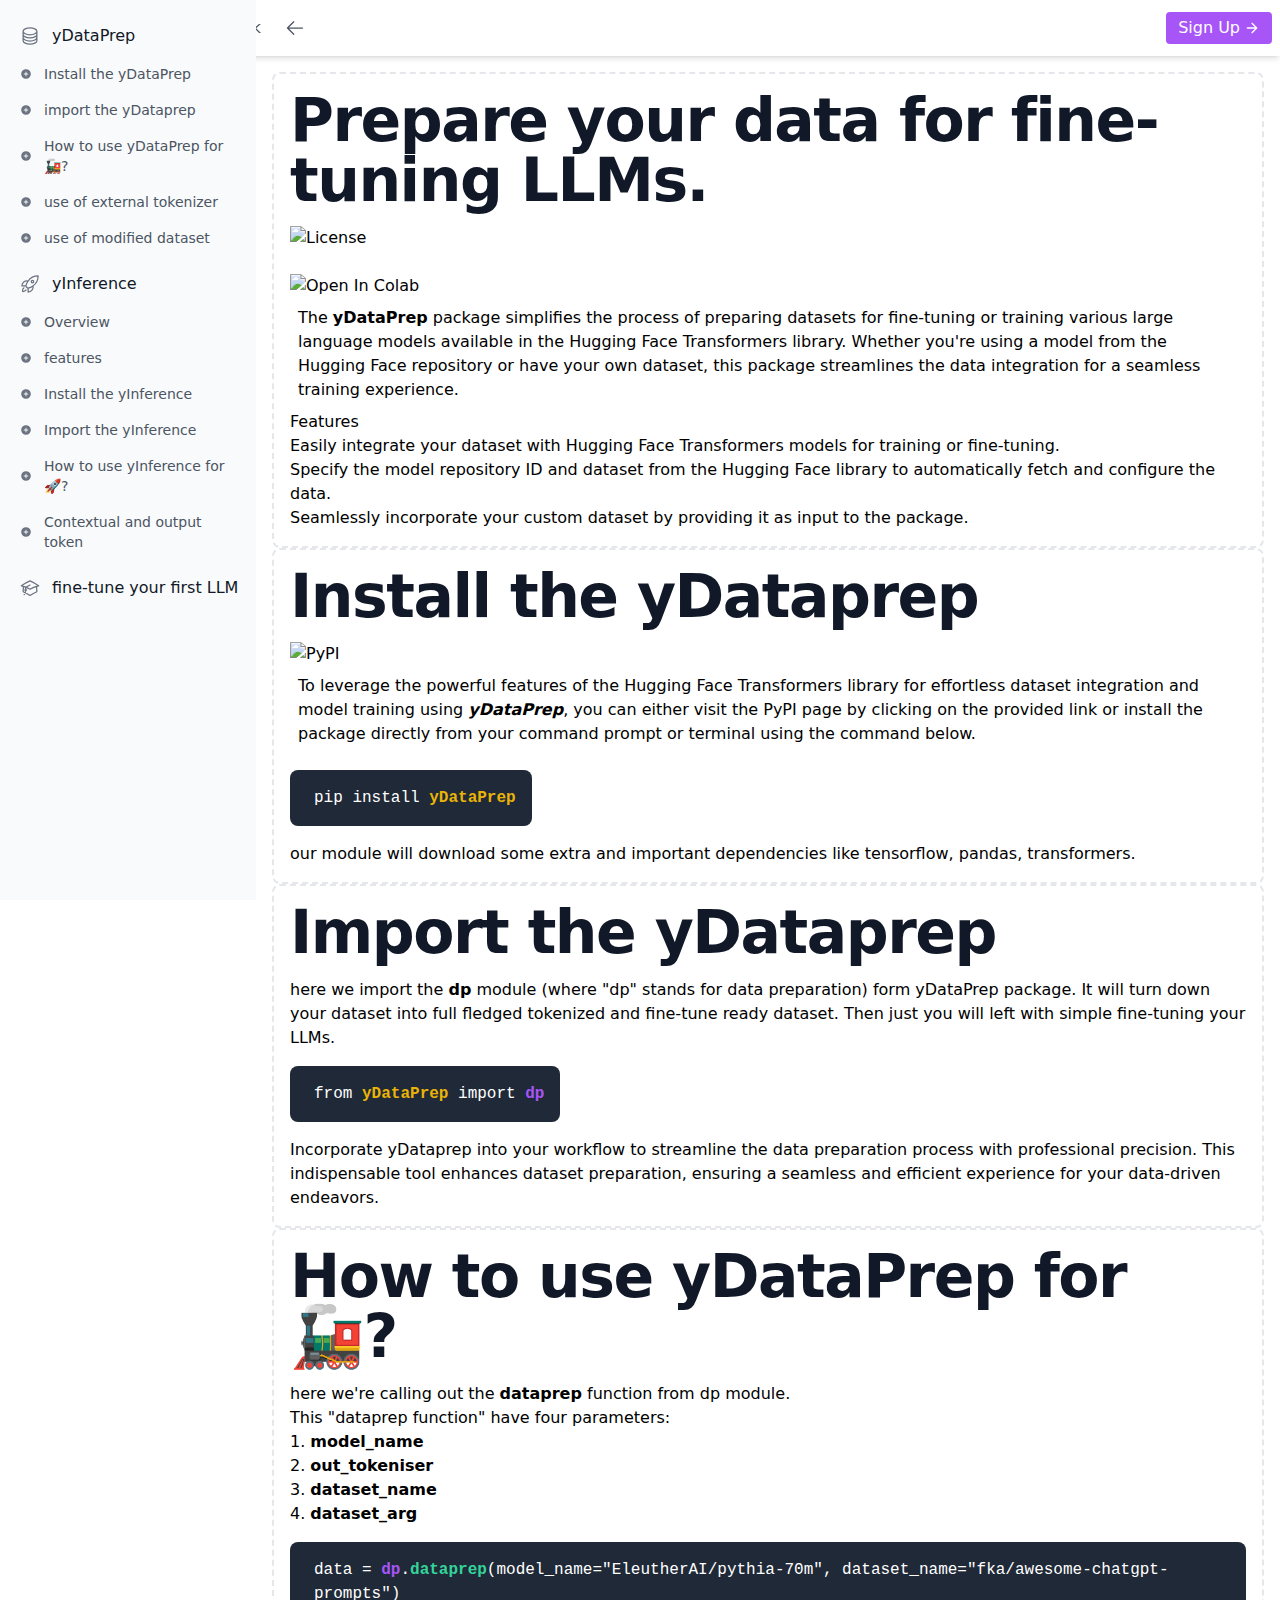
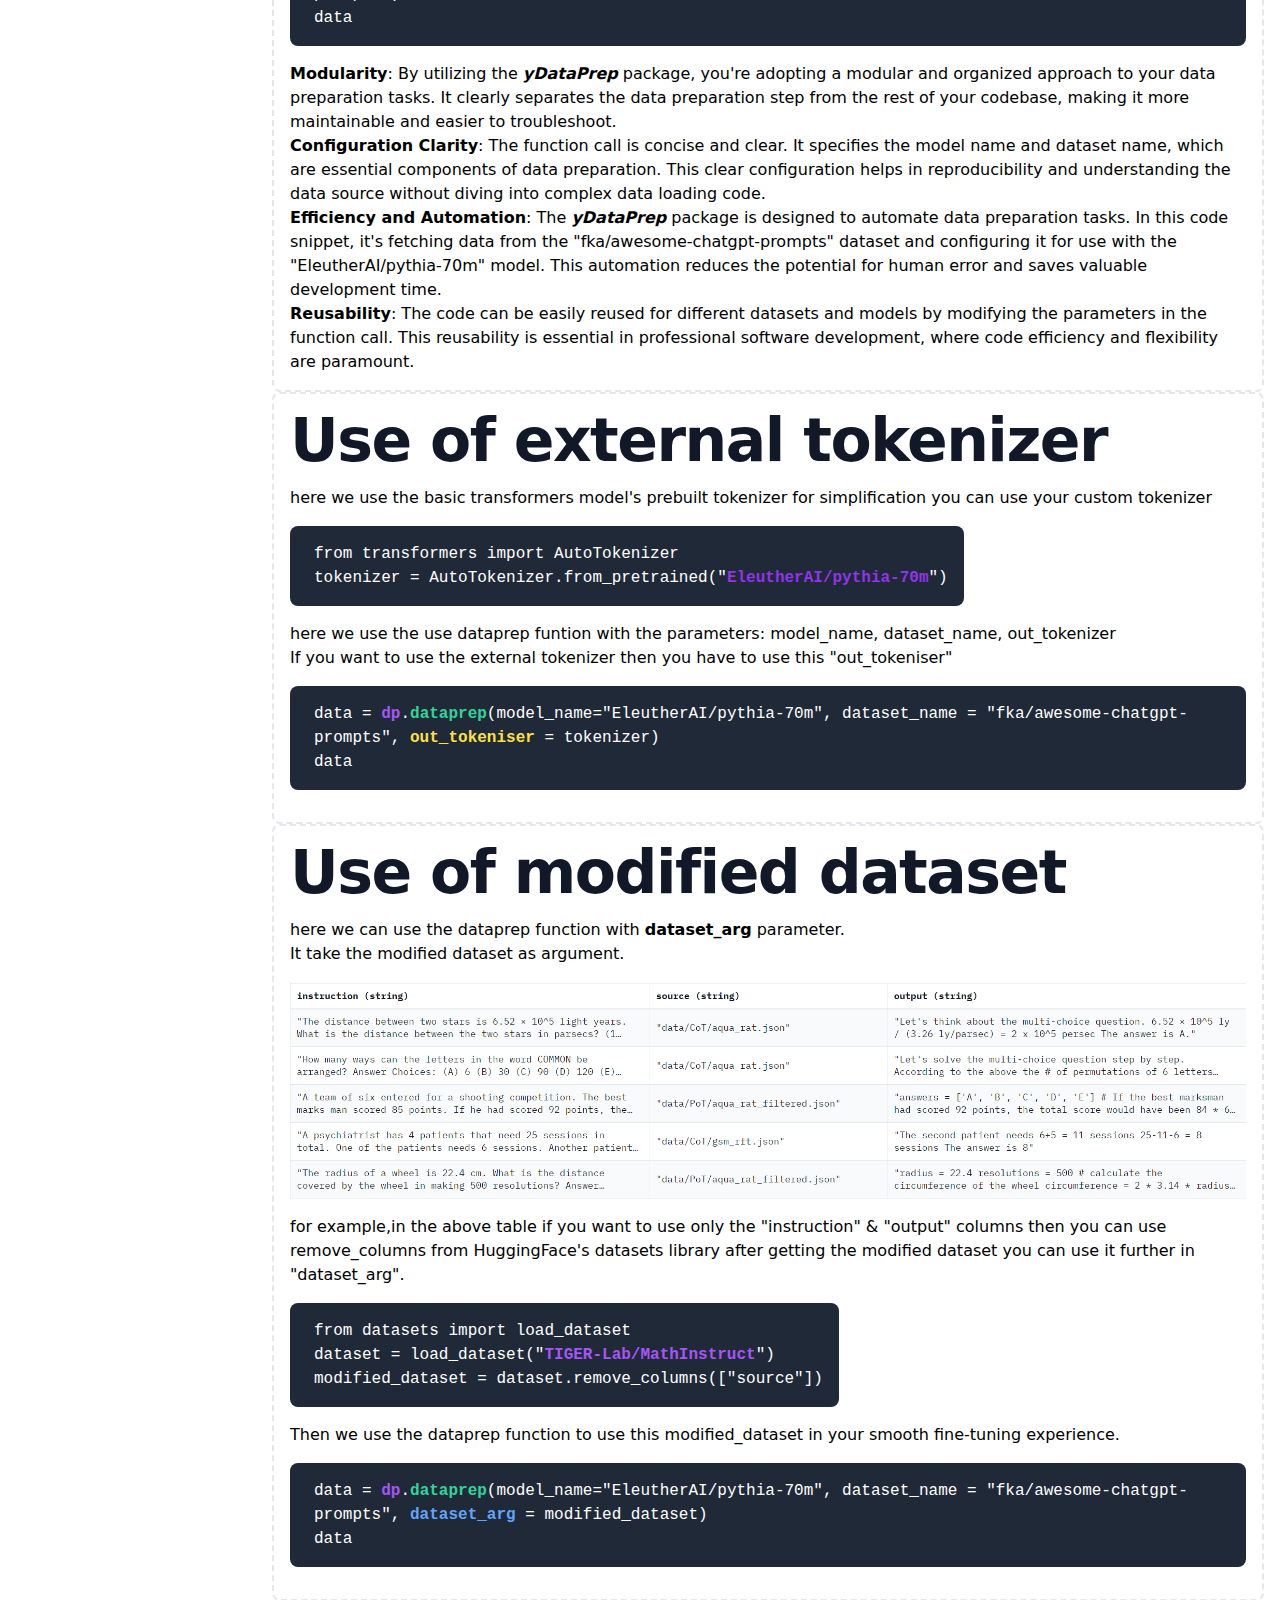
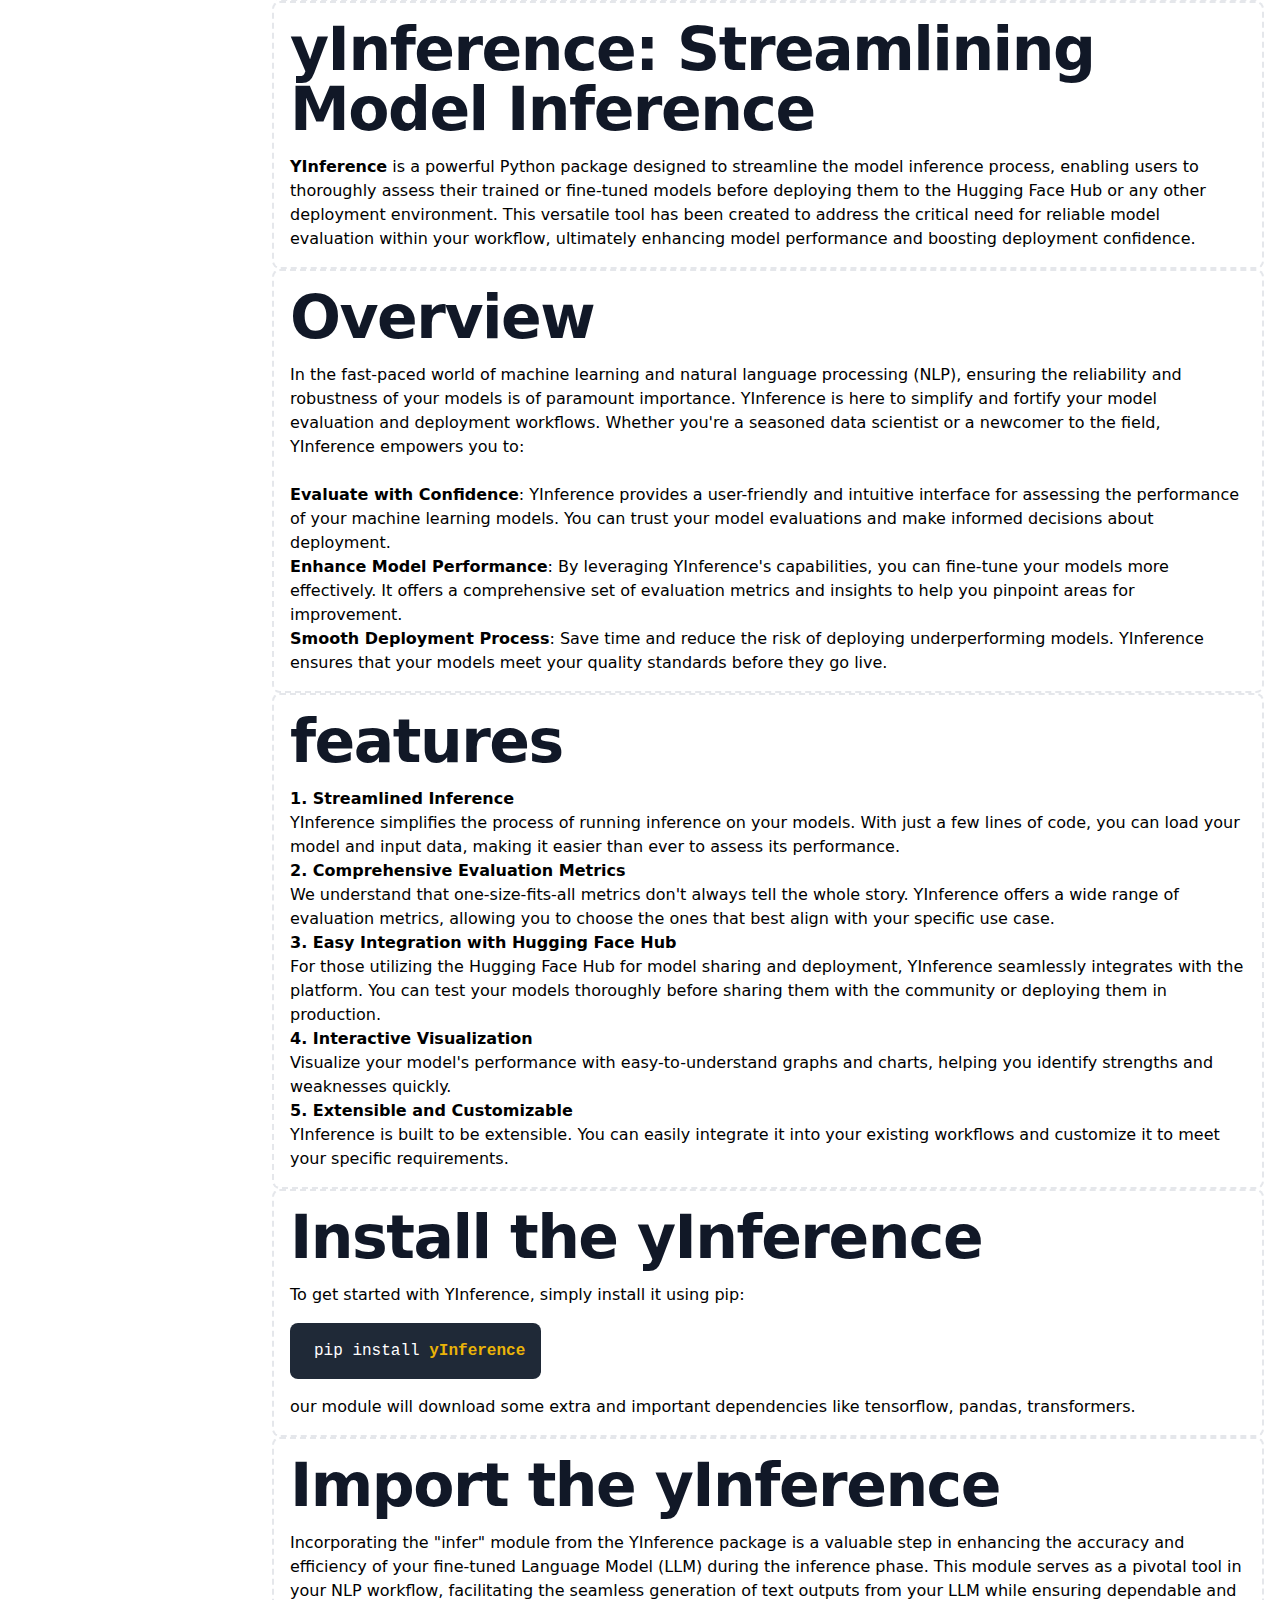
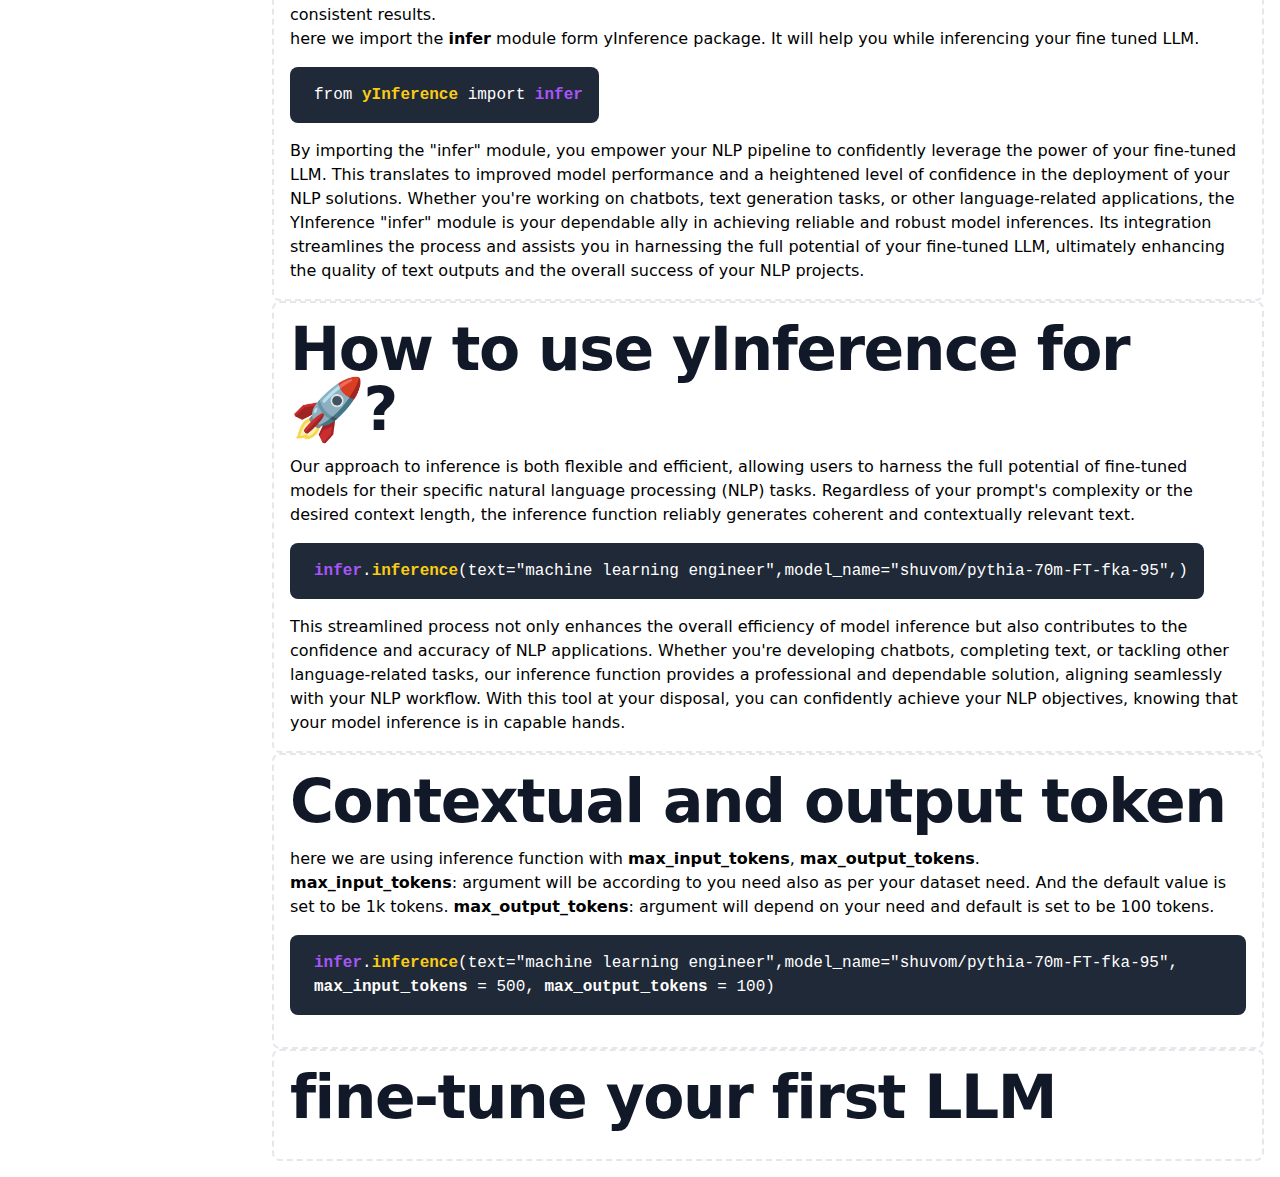
==== commit 985b5d6c: "deployment v0.12" ====
--- a/docs.html
+++ b/docs.html
@@ -9,19 +9,8 @@
    <title>Document</title>
 </head>
 <body>
-
+   
 <aside id="default-sidebar" class="fixed top-0 left-0 z-40 w-64 h-screen transition-transform -translate-x-full sm:translate-x-0" aria-label="Sidebar">
-   <nav>
-      <ul>
-         <li>
-            <a href="index.html">
-               <svg xmlns="http://www.w3.org/2000/svg" fill="none" viewBox="0 0 24 24" stroke-width="1.5" stroke="currentColor" class="w-5 h-5 m-3">
-                  <path stroke-linecap="round" stroke-linejoin="round" d="M10.5 19.5L3 12m0 0l7.5-7.5M3 12h18" />
-                </svg>                
-            </a>            
-         </li>
-      </ul>
-   </nav>
    <div class="h-full px-3 py-4 overflow-y-auto bg-gray-50 dark:bg-gray-800">
       <ul class="space-y-2 font-medium">
          <li>
@@ -143,21 +132,40 @@
                <span class="flex-1 ml-3 whitespace-nowrap">fine-tune your first LLM</span>
             </a>
          </li>
-         <li>
-            <a href="#" class="flex items-center p-2 text-gray-900 rounded-lg dark:text-white hover:bg-gray-100 dark:hover:bg-gray-700 group">
-               <svg class="flex-shrink-0 w-5 h-5 text-gray-500 transition duration-75 dark:text-gray-400 group-hover:text-purple-600 dark:group-hover:text-white" aria-hidden="true" xmlns="http://www.w3.org/2000/svg" fill="currentColor" viewBox="0 0 20 20">
-                  <path d="M5 5V.13a2.96 2.96 0 0 0-1.293.749L.879 3.707A2.96 2.96 0 0 0 .13 5H5Z"/>
-                  <path d="M6.737 11.061a2.961 2.961 0 0 1 .81-1.515l6.117-6.116A4.839 4.839 0 0 1 16 2.141V2a1.97 1.97 0 0 0-1.933-2H7v5a2 2 0 0 1-2 2H0v11a1.969 1.969 0 0 0 1.933 2h12.134A1.97 1.97 0 0 0 16 18v-3.093l-1.546 1.546c-.413.413-.94.695-1.513.81l-3.4.679a2.947 2.947 0 0 1-1.85-.227 2.96 2.96 0 0 1-1.635-3.257l.681-3.397Z"/>
-                  <path d="M8.961 16a.93.93 0 0 0 .189-.019l3.4-.679a.961.961 0 0 0 .49-.263l6.118-6.117a2.884 2.884 0 0 0-4.079-4.078l-6.117 6.117a.96.96 0 0 0-.263.491l-.679 3.4A.961.961 0 0 0 8.961 16Zm7.477-9.8a.958.958 0 0 1 .68-.281.961.961 0 0 1 .682 1.644l-.315.315-1.36-1.36.313-.318Zm-5.911 5.911 4.236-4.236 1.359 1.359-4.236 4.237-1.7.339.341-1.699Z"/>
-               </svg>
-               <span class="flex-1 ml-3 whitespace-nowrap">Sign Up</span>
-            </a>
-         </li>
+         
 
       </ul>
    </div>
 </aside>
 
+<header class="text-gray-600 body-font shadow-md sticky top-0 z-10 backdrop-filter backdrop-blur ">
+   <div class="container mx-auto flex flex-wrap p-2 flex-col md:flex-row items-center">
+       <a class="flex title-font font-medium items-center text-gray-900 mb-4 md:mb-0" href="index.html">
+           <div class="shadow cursor-pointer ">
+               <span class="ml-1 text-3xl font-bold" >🚂Train-</span>
+               <span class="text-3xl text-purple-500 font-bold">Y</span>
+           </div>
+        <nav
+           class="md:mr-auto md:ml-4 md:py-1 md:pl-4 md:border-l md:border-gray-400	flex flex-wrap items-center text-base justify-center">
+           <a class="mr-5 hover:text-gray-900 p-1" href="#">_blank</a>
+            <a href="index.html">
+               <svg xmlns="http://www.w3.org/2000/svg" fill="none" viewBox="0 0 24 24" stroke-width="1.5" stroke="currentColor" class="w-5 h-5 m-2">
+                  <path stroke-linecap="round" stroke-linejoin="round" d="M10.5 19.5L3 12m0 0l7.5-7.5M3 12h18" />
+                </svg>                
+            </a> 
+       </nav>
+       <a href="https://kv4nmsbyfaj.typeform.com/to/g8dXUyoM">
+           <button
+           class="inline-flex items-center bg-purple-500 border-0 py-1 px-3 focus:outline-none hover:bg-gradient-to-r from-pink-500 via-purple-500 to-indigo-500  rounded text-white mt-4 md:mt-0">Sign Up 
+           <svg fill="none" stroke="currentColor" stroke-linecap="round" stroke-linejoin="round" stroke-width="2"
+               class="w-4 h-4 ml-1" viewBox="0 0 24 24">
+               <path d="M5 12h14M12 5l7 7-7 7"></path>
+           </svg>
+           
+       </button>
+       </a>
+   </div>
+</header>
 <div class="p-4 sm:ml-64">
    <div id="yDataPrep" class="p-4 border-2 border-gray-200 border-dashed rounded-lg dark:border-gray-700">
       <h1 class="mb-4 text-4xl font-extrabold leading-none tracking-tight text-gray-900 md:text-5xl lg:text-6xl dark:text-white">Prepare your data for fine-tuning LLMs.</h1>
